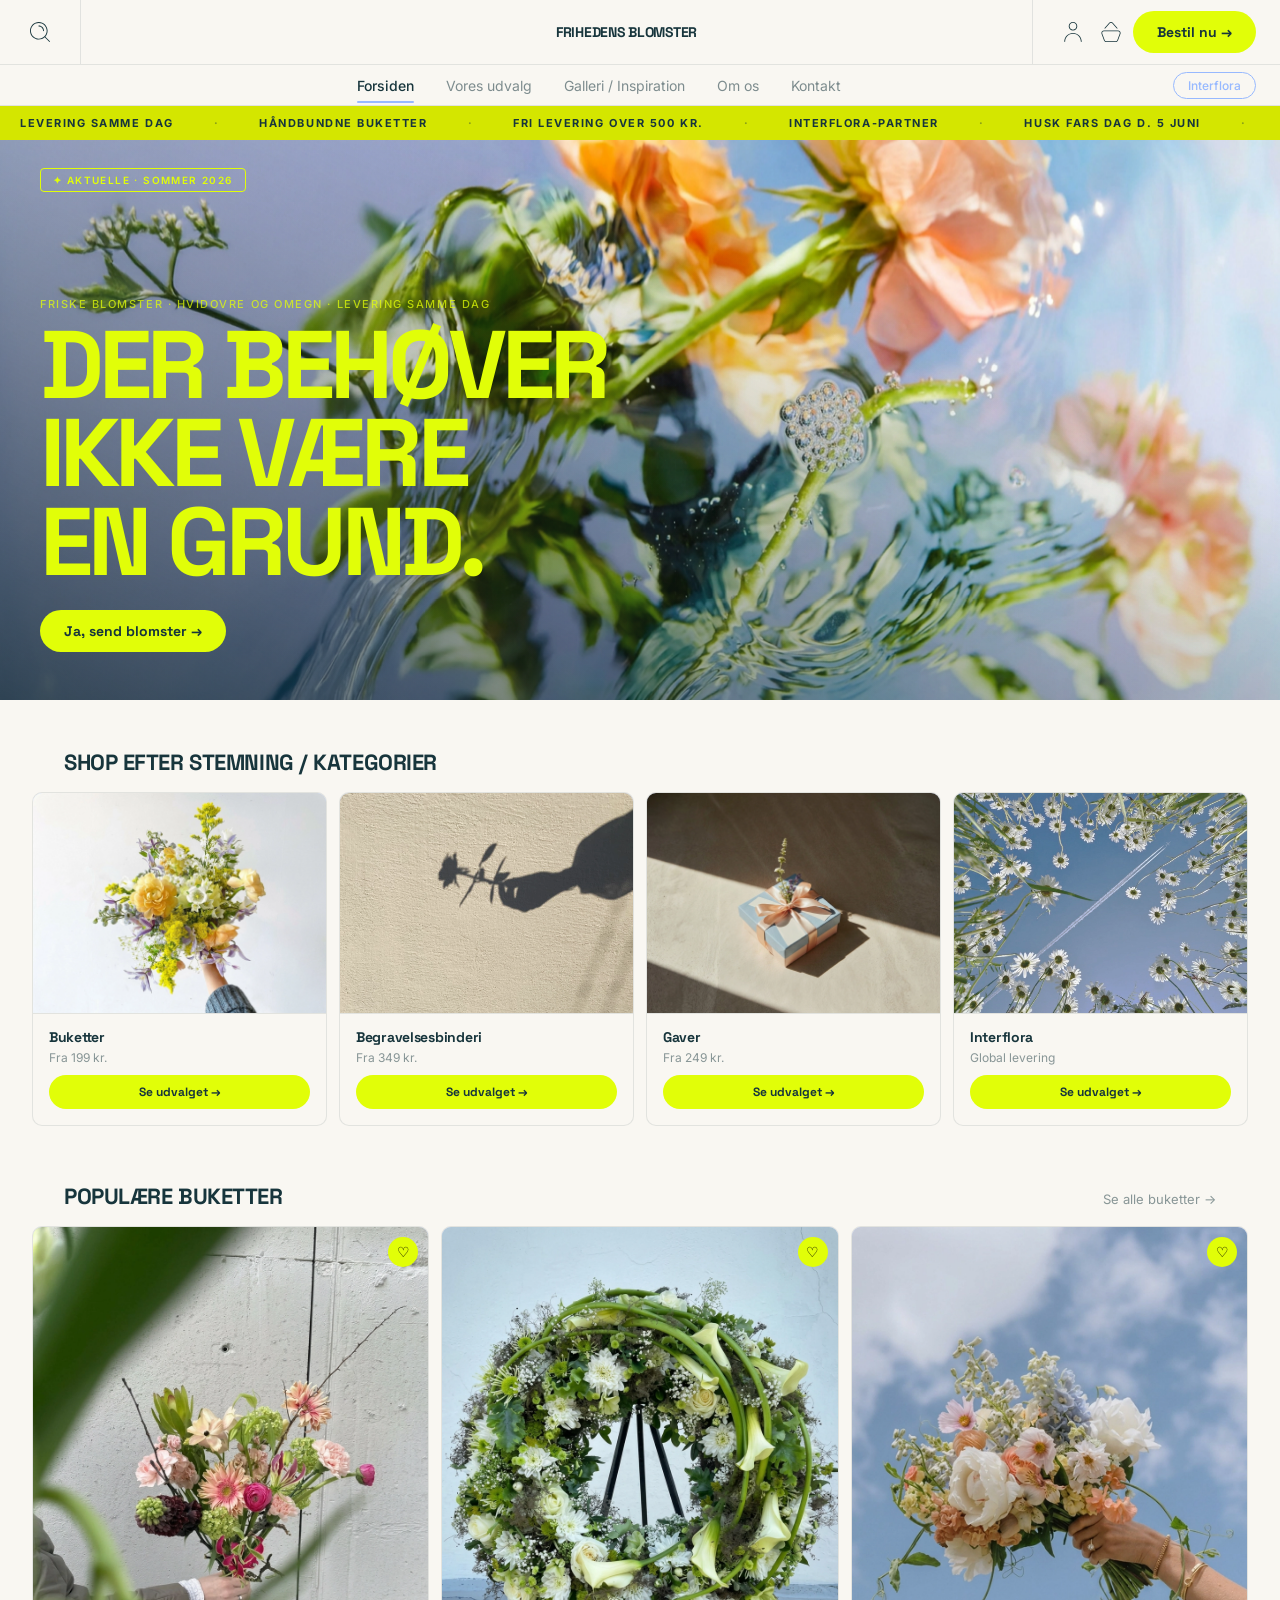
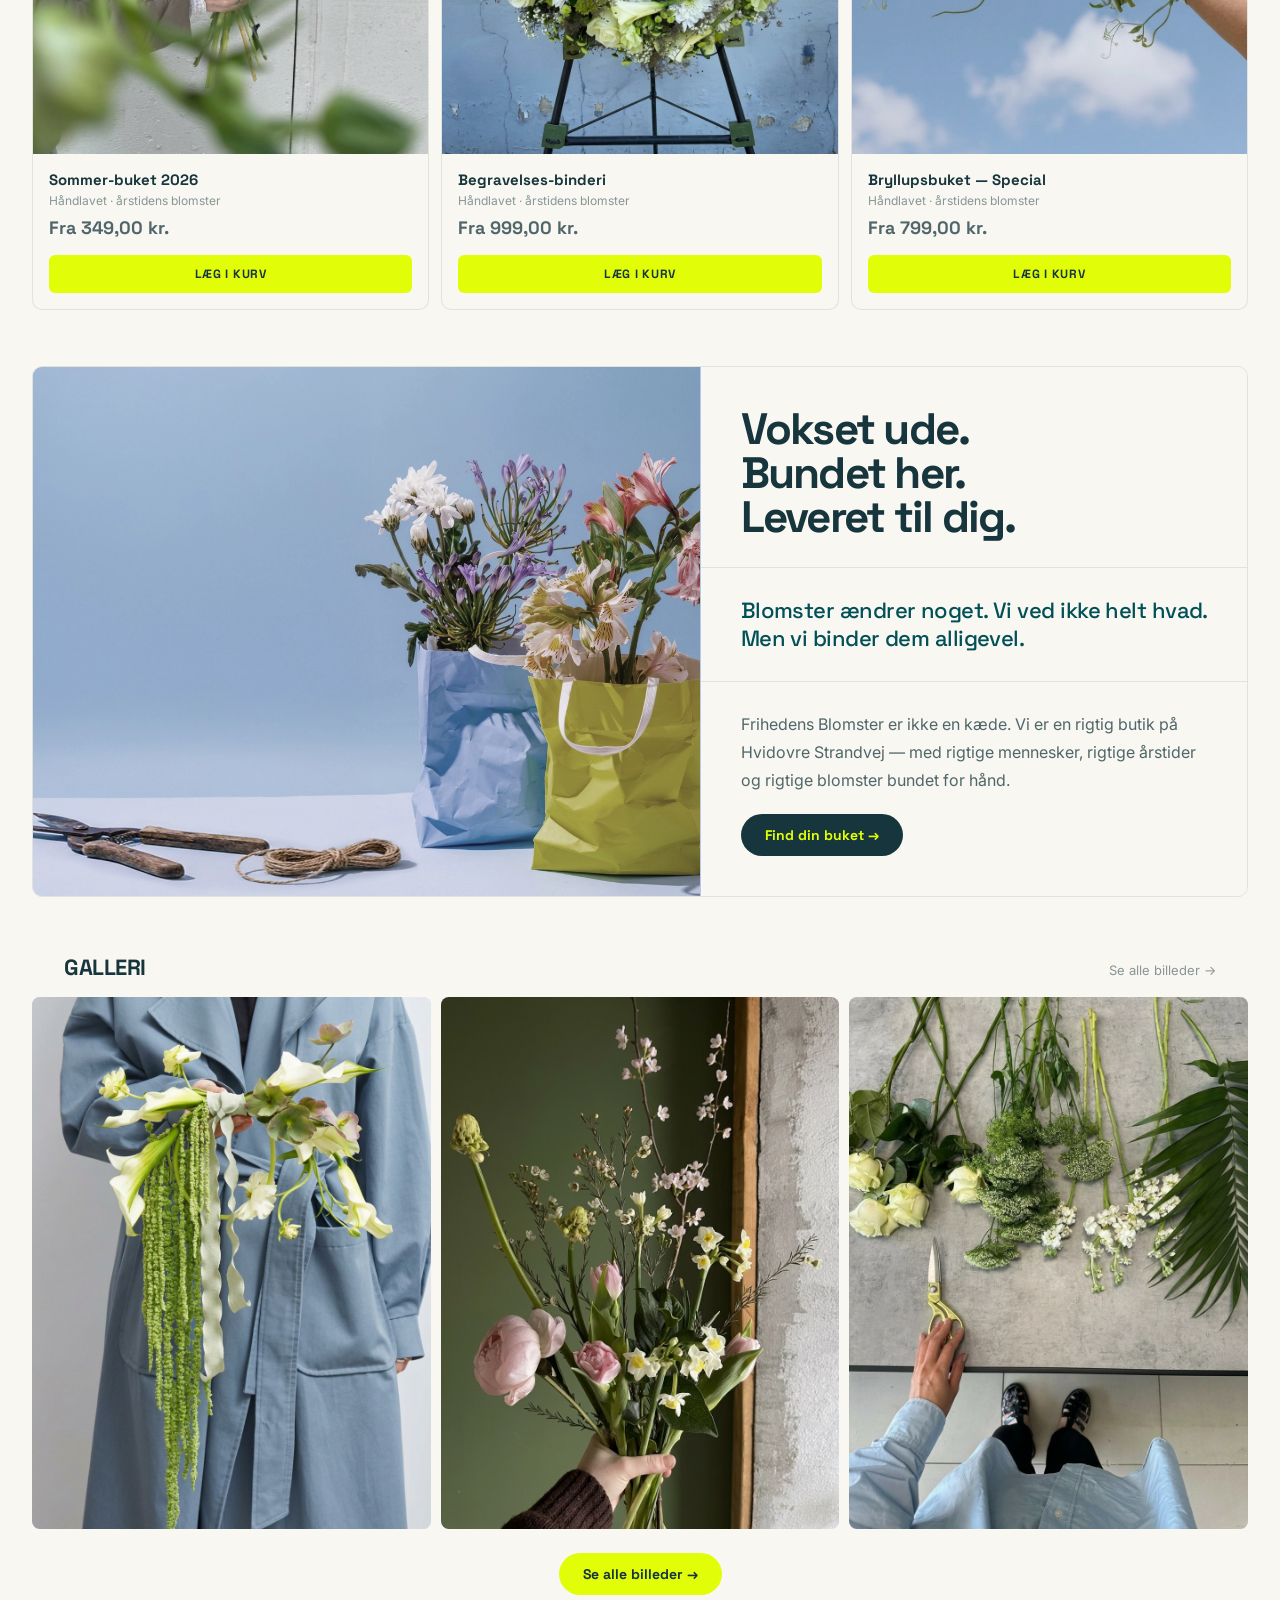
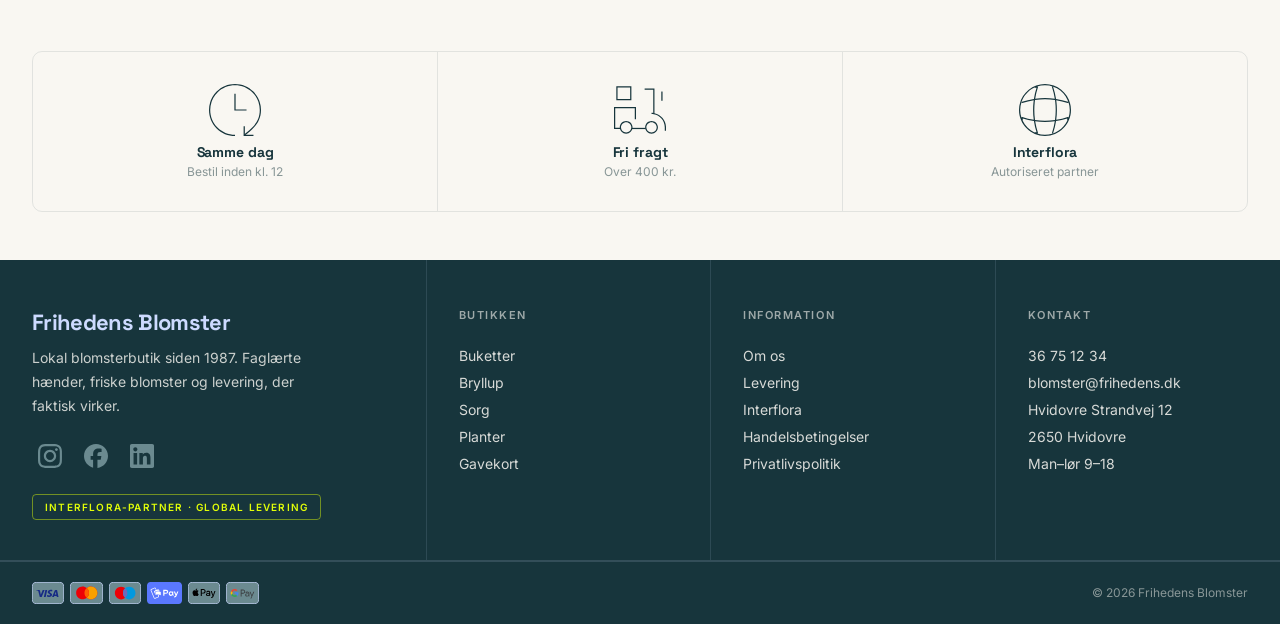
==== index.html @ d6b8987f "test" ====
<!doctype html>
<html lang="da">
  <head>
    <meta charset="UTF-8" />
    <meta name="viewport" content="width=device-width, initial-scale=1.0" />
    <meta name="robots" content="noindex" />
    <meta name="description" content="Frihedens Blomster — lokal blomsterbutik i Hvidovre. Håndlavede buketter, levering samme dag." />
    <title>Frihedens Blomster</title>

    <link rel="preconnect" href="https://fonts.googleapis.com" />
    <link rel="preconnect" href="https://fonts.gstatic.com" crossorigin />
    <link href="https://fonts.googleapis.com/css2?family=Space+Grotesk:wght@500;600;700&family=Inter:wght@400;500;600&display=swap" rel="stylesheet" />

    <link rel="stylesheet" href="styles/general.css" />
    <link rel="stylesheet" href="styles/layout.css" />
    <link rel="stylesheet" href="styles/index.css" />
  </head>
  <body>
    <!-- NAVIGATION -->
    <header>
      <nav class="site-nav">
        <div class="nav-row-1">
          <div class="nav-row-1-left">
            <button class="icon-btn" aria-label="Søg">
              <img src="images/img_index/search_icon.svg" alt="" />
            </button>
          </div>
          <a href="index.html" class="nav-logo">Frihedens Blomster</a>
          <div class="nav-row-1-right">
            <button class="icon-btn" aria-label="Min konto">
              <img src="images/img_index/profile.svg" alt="" />
            </button>
            <button class="icon-btn" aria-label="Kurv">
              <img src="images/img_index/kurv.svg" alt="" />
            </button>
            <a href="kontakt.html" class="btn-lime nav-cta">Bestil nu →</a>
            <button class="nav-hamburger" aria-label="Åbn menu"><span></span><span></span><span></span></button>
          </div>
        </div>
        <div class="nav-row-2">
          <div class="nav-row-2-inner">
            <ul class="nav-links">
              <li><a href="index.html" class="active">Forsiden</a></li>
              <li><a href="vores-udvalg.html">Vores udvalg</a></li>
              <li><a href="galleri.html">Galleri / Inspiration</a></li>
              <li><a href="om-os.html">Om os</a></li>
              <li><a href="kontakt.html">Kontakt</a></li>
            </ul>
            <a href="https://interflora.dk" target="_blank" rel="noopener" class="nav-interflora">Interflora</a>
          </div>
        </div>
      </nav>
    </header>

    <!-- MOBILE NAVIGATION OVERLAY -->
    <div class="mobile-nav">
      <button class="mobile-nav-close" aria-label="Luk menu">&times;</button>
      <ul>
        <li><a href="index.html">Forsiden</a></li>
        <li><a href="vores-udvalg.html">Vores udvalg</a></li>
        <li><a href="galleri.html">Galleri / Inspiration</a></li>
        <li><a href="om-os.html">Om os</a></li>
        <li><a href="kontakt.html">Kontakt</a></li>
      </ul>
      <a href="kontakt.html" class="btn-lime mobile-nav-cta-btn">Bestil nu →</a>
    </div>

    <!-- TICKER STRIP -->
    <div class="ticker-strip" aria-hidden="true">
      <div class="ticker-inner">
        <span>Levering samme dag</span><span class="ticker-dot"> · </span> <span>Håndbundne buketter</span><span class="ticker-dot"> · </span> <span>Fri levering over 500 kr.</span><span class="ticker-dot"> · </span> <span>Interflora-partner</span
        ><span class="ticker-dot"> · </span> <span>Husk fars dag d. 5 juni</span><span class="ticker-dot"> · </span> <span>Levering samme dag</span><span class="ticker-dot"> · </span> <span>Håndbundne buketter</span
        ><span class="ticker-dot"> · </span> <span>Fri levering over 500 kr.</span><span class="ticker-dot"> · </span> <span>Interflora-partner</span><span class="ticker-dot"> · </span> <span>Aktuelle · Sommer 2026</span
        ><span class="ticker-dot"> · </span>
      </div>
    </div>

    <!-- HERO
         .hero-film wraps the image so Ken Burns animates
         only the photo, never the overlay or text.
         inset: -2% prevents edges from showing during the drift. -->
    <section class="hero">
      <div class="hero-film">
        <img class="hero-image" src="images/img_index/Hero Section.webp" alt="Friske peach roser i vand mod lyseblå baggrund" fetchpriority="high" />
      </div>

      <div class="hero-overlay"></div>

      <p class="hero-badge">✦ Aktuelle · Sommer 2026</p>

      <div class="hero-content">
        <p class="hero-eyebrow">Friske blomster · Hvidovre og omegn · Levering samme dag</p>
        <h1 class="hero-heading">
          <span class="hero-line hero-line-1">Der behøver</span>
          <span class="hero-line hero-line-2">ikke være</span>
          <span class="hero-line hero-line-3">en grund.</span>
        </h1>
        <a href="voresudvalg.html" class="btn-lime hero-btn">Ja, send blomster →</a>
      </div>
    </section>

    <!-- CATEGORIES -->
    <section class="categories" id="kategorier">
      <div class="section-head">
        <h2>Shop efter stemning / kategorier</h2>
      </div>
      <div class="cat-grid">
        <div class="cat-card">
          <div class="cat-card-image">
            <img src="images/img_index/buketter.webp" alt="Håndlavede buketter" loading="lazy" />
          </div>
          <div class="cat-card-body">
            <p class="cat-name">Buketter</p>
            <p class="cat-description">Fra 199 kr.</p>
            <a href="#" class="cat-btn">Se udvalget →</a>
          </div>
        </div>

        <div class="cat-card">
          <div class="cat-card-image">
            <img src="images/img_index/begravelsesbinderi.webp" alt="Begravelsesbinderi" loading="lazy" />
          </div>
          <div class="cat-card-body">
            <p class="cat-name">Begravelsesbinderi</p>
            <p class="cat-description">Fra 349 kr.</p>
            <a href="#" class="cat-btn">Se udvalget →</a>
          </div>
        </div>

        <div class="cat-card">
          <div class="cat-card-image">
            <img src="images/img_index/gave.webp" alt="Blomstergaver" loading="lazy" />
          </div>
          <div class="cat-card-body">
            <p class="cat-name">Gaver</p>
            <p class="cat-description">Fra 249 kr.</p>
            <a href="#" class="cat-btn">Se udvalget →</a>
          </div>
        </div>

        <div class="cat-card">
          <div class="cat-card-image">
            <img src="images/img_index/interflora_photo.webp" alt="Interflora — global levering" loading="lazy" />
          </div>
          <div class="cat-card-body">
            <p class="cat-name">Interflora</p>
            <p class="cat-description">Global levering</p>
            <a href="https://interflora.dk" target="_blank" rel="noopener" class="cat-btn">Se udvalget →</a>
          </div>
        </div>
      </div>
    </section>

    <!-- PRODUCTS — mobile: list / desktop: card grid -->
    <section class="products">
      <div class="section-head">
        <h2>Populære buketter</h2>
        <a href="galleri.html">Se alle buketter →</a>
      </div>

      <div class="products-list">
        <div class="product-row">
          <div class="product-thumb">
            <img src="images/img_index/product_sommer.webp" alt="Sommer-buket 2026" loading="lazy" />
          </div>
          <div class="product-info">
            <p class="product-name">Sommer-buket 2026</p>
            <p class="product-price">Fra 349,00 kr.</p>
          </div>
          <a href="#" class="btn-lime">LÆS MERE</a>
        </div>
        <div class="product-row">
          <div class="product-thumb">
            <img src="images/img_index/product_begravelse.webp" alt="Begravelses-binderi" loading="lazy" />
          </div>
          <div class="product-info">
            <p class="product-name">Begravelses-binderi</p>
            <p class="product-price">Fra 998,00 kr.</p>
          </div>
          <a href="#" class="btn-lime">LÆS MERE</a>
        </div>
        <div class="product-row">
          <div class="product-thumb">
            <img src="images/img_index/product_bryllup.webp" alt="Bryllupsbuket Special" loading="lazy" />
          </div>
          <div class="product-info">
            <p class="product-name">Bryllupsbuket — Special</p>
            <p class="product-price">Fra 799,00 kr.</p>
          </div>
          <a href="#" class="btn-lime">LÆS MERE</a>
        </div>
      </div>

      <div class="products-grid">
        <article class="product-card">
          <div class="product-card-photo">
            <img src="images/img_index/product_sommer.webp" alt="Sommer-buket 2026" loading="lazy" />
            <button class="product-wish" aria-label="Tilføj til ønskeliste">♡</button>
          </div>
          <div class="product-card-body">
            <p class="product-card-name">Sommer-buket 2026</p>
            <p class="product-card-cat">Håndlavet · årstidens blomster</p>
            <p class="product-card-price">Fra 349,00 kr.</p>
            <a href="#" class="product-card-btn">LÆG I KURV</a>
          </div>
        </article>
        <article class="product-card">
          <div class="product-card-photo">
            <img src="images/img_index/product_begravelse.webp" alt="Begravelses-binderi" loading="lazy" />
            <button class="product-wish" aria-label="Tilføj til ønskeliste">♡</button>
          </div>
          <div class="product-card-body">
            <p class="product-card-name">Begravelses-binderi</p>
            <p class="product-card-cat">Håndlavet · årstidens blomster</p>
            <p class="product-card-price">Fra 999,00 kr.</p>
            <a href="#" class="product-card-btn">LÆG I KURV</a>
          </div>
        </article>
        <article class="product-card">
          <div class="product-card-photo">
            <img src="images/img_index/product_bryllup.webp" alt="Bryllupsbuket Special" loading="lazy" />
            <button class="product-wish" aria-label="Tilføj til ønskeliste">♡</button>
          </div>
          <div class="product-card-body">
            <p class="product-card-name">Bryllupsbuket — Special</p>
            <p class="product-card-cat">Håndlavet · årstidens blomster</p>
            <p class="product-card-price">Fra 799,00 kr.</p>
            <a href="#" class="product-card-btn">LÆG I KURV</a>
          </div>
        </article>
      </div>
    </section>

    <!-- ILLUSTRATION BLOCK -->
    <section class="illo-block">
      <div class="illo-image">
        <img src="images/img_index/poser_med_blomster.webp" alt="Blomster i blå og limegrøn taske mod lyseblå baggrund" loading="lazy" />
      </div>
      <div class="illo-text">
        <div class="illo-cell illo-cell--heading">
          <h2 class="illo-heading">
            Vokset ude.<br />
            Bundet her.<br />
            Leveret til dig.
          </h2>
        </div>
        <div class="illo-cell illo-cell--sub">
          <p class="illo-subheading">Blomster ændrer noget. Vi ved ikke helt hvad. Men vi binder dem alligevel.</p>
        </div>
        <div class="illo-cell illo-cell--body">
          <p class="illo-body">Frihedens Blomster er ikke en kæde. Vi er en rigtig butik på Hvidovre Strandvej — med rigtige mennesker, rigtige årstider og rigtige blomster bundet for hånd.</p>
          <a href="kontakt.html" class="btn-dark">Find din buket →</a>
        </div>
      </div>
    </section>

    <!-- GALLERY PREVIEW
         Mobile: 2-col equal squares
         Desktop: asymmetric masonry (tall · wide · two squares) -->
    <section class="gallery-home">
      <div class="section-head">
        <h2>Galleri</h2>
        <a href="galleri.html">Se alle billeder →</a>
      </div>

      <div class="gallery-grid">
        <!-- Cell 1: portrait (tall on desktop, spans both rows) -->
        <div class="gallery-cell">
          <img src="images/img_index/personen_med_blomster.webp" alt="Person løfter en frodig buket mod lyseblå himmel" loading="lazy" />
          <div class="gallery-label"><span>Årets buket</span></div>
        </div>

        <!-- Cell 2: landscape (wide on desktop, top-right) -->
        <div class="gallery-cell">
          <img src="images/img_index/bukket med blomster.webp" alt="Buket med blomster" loading="lazy" />
          <div class="gallery-label"><span>Bare til dig</span></div>
        </div>

        <!-- Cell 3: square (bottom-right on desktop) -->
        <div class="gallery-cell">
          <img src="images/img_index/blomsterbinder_med_blomster.webp" alt="Florist binder blomster for hånd" loading="lazy" />
          <div class="gallery-label"><span>Bundet for hånd</span></div>
        </div>
      </div>

      <div class="gallery-cta">
        <a href="404.html" class="btn-lime">Se alle billeder →</a>
      </div>
    </section>

    <!-- USP ROW -->
    <section class="usp-row" aria-label="Vores løfter">
      <div class="usp-cell">
        <div class="usp-icon"><img src="images/img_index/samme_dag_icon.svg" alt="" /></div>
        <p class="usp-label">Samme dag</p>
        <p class="usp-sublabel">Bestil inden kl. 12</p>
      </div>
      <div class="usp-cell">
        <div class="usp-icon"><img src="images/img_index/fri_fragt_icon.svg" alt="" /></div>
        <p class="usp-label">Fri fragt</p>
        <p class="usp-sublabel">Over 400 kr.</p>
      </div>
      <div class="usp-cell">
        <div class="usp-icon"><img src="images/img_index/globe_icon.svg" alt="" /></div>
        <p class="usp-label">Interflora</p>
        <p class="usp-sublabel">Autoriseret partner</p>
      </div>
    </section>

    <!-- FOOTER -->
    <footer class="site-footer">
      <div class="footer-grid">
        <div class="footer-brand">
          <p class="footer-logo">Frihedens Blomster</p>
          <p class="footer-tagline">Lokal blomsterbutik siden 1987. Faglærte hænder, friske blomster og levering, der faktisk virker.</p>
          <div class="footer-social">
            <a href="#" aria-label="Instagram"><img src="images/img_index/instagram_icon.svg" alt="Instagram" /></a>
            <a href="#" aria-label="Facebook"><img src="images/img_index/fb_icon.svg" alt="Facebook" /></a>
            <a href="#" aria-label="LinkedIn"><img src="images/img_index/linkedin_icon.svg" alt="LinkedIn" /></a>
          </div>
          <span class="footer-badge">Interflora-partner · Global levering</span>
        </div>

        <div class="footer-col">
          <button class="footer-col-btn"><span>Butikken</span><span class="arrow">+</span></button>
          <div class="footer-col-links">
            <ul>
              <li><a href="#">Buketter</a></li>
              <li><a href="#">Bryllup</a></li>
              <li><a href="#">Sorg</a></li>
              <li><a href="#">Planter</a></li>
              <li><a href="#">Gavekort</a></li>
            </ul>
          </div>
        </div>

        <div class="footer-col">
          <button class="footer-col-btn"><span>Information</span><span class="arrow">+</span></button>
          <div class="footer-col-links">
            <ul>
              <li><a href="om-os.html">Om os</a></li>
              <li><a href="#">Levering</a></li>
              <li><a href="https://interflora.dk" target="_blank" rel="noopener">Interflora</a></li>
              <li><a href="#">Handelsbetingelser</a></li>
              <li><a href="#">Privatlivspolitik</a></li>
            </ul>
          </div>
        </div>

        <div class="footer-col">
          <button class="footer-col-btn"><span>Kontakt</span><span class="arrow">+</span></button>
          <div class="footer-col-links">
            <ul>
              <li><a href="tel:+4536751234">36 75 12 34</a></li>
              <li><a href="mailto:blomster@frihedens.dk">blomster@frihedens.dk</a></li>
              <li><a href="#">Hvidovre Strandvej 12</a></li>
              <li><a href="#">2650 Hvidovre</a></li>
              <li><a href="#">Man–lør 9–18</a></li>
            </ul>
          </div>
        </div>
      </div>

      <div class="footer-bottom">
        <ul class="footer-payment" aria-label="Betalingsmetoder">
          <li><img src="images/img_index/visa_icon.svg" alt="Visa" /></li>
          <li><img src="images/img_index/mastercard_icon.svg" alt="Mastercard" /></li>
          <li><img src="images/img_index/maestro_icon.svg" alt="Maestro" /></li>
          <li><img src="images/img_index/mobilepay_icon.svg" alt="MobilePay" /></li>
          <li><img src="images/img_index/applepay_icon.svg" alt="Apple Pay" /></li>
          <li><img src="images/img_index/googlepay_icon.svg" alt="Google Pay" /></li>
        </ul>
        <p class="footer-copyright">© 2026 Frihedens Blomster</p>
      </div>
    </footer>

    <!-- STICKY MOBILE CTA -->
    <div class="sticky-cta">
      <a href="#kategorier">Vis alle buketter →</a>
    </div>

    <script src="javascript/main.js"></script>
  </body>
</html>
---- styles/general.css ----
/* 
   GENERAL.CSS
   Variables · Reset · Shared styles · Buttons
   */
/* --- Colours and font variables --- */

@font-face {
  font-family: "inter";
  src: url(../fonts/Inter-VariableFont_opsz\,wght.woff) format("woff");
}

@font-face {
  font-family: "spacegrotesk";
  src: url(../fonts/SpaceGrotesk-VariableFont_wght.woff) format("woff");
}

:root {
  --color-dark: #17353c; /* main dark green */
  --color-teal: #005056; /* darker teal for hover */
  --color-lime: #e1fe08; /* lime / accent */
  --color-blue: #97b9ff; /* periwinkle — active underline, Interflora btn */
  --color-blue-pale: rgba(205, 218, 255, 100); /* pale blue for category icon circles */
  --color-cream: #f9f7f2; /* page background */
  --color-text: rgba(23, 53, 60, 0.75);
  --color-text-muted: rgba(23, 53, 60, 0.5);
  --color-border: rgba(23, 53, 60, 0.1);
  --color-on-dark: rgba(249, 247, 242, 0.75);
  --color-strip-green: rgba(212, 230, 0); /* page background */
}

/* --- Header --- */
.nav-logo {
  padding-left: 140px;
}

/* --- Bestil nu knap ---*/
.nav-cta.btn-lime {
  transition: all 0.2s ease;
}

.nav-cta.btn-lime:hover {
  background: #c7ef00;
  transform: scale(1.02);
}

/* --- Reset --- */
* {
  box-sizing: border-box;
  margin: 0;
  padding: 0;
}

html {
  scroll-behavior: smooth;
}

img {
  display: block;
  max-width: 100%;
}

ul {
  list-style: none;
}

a {
  text-decoration: none;
  color: inherit;
}

/* --- Base body --- */
body {
  font-family: "Inter", sans-serif;
  background-color: var(--color-cream);
  color: var(--color-dark);
  overflow-x: hidden;
}

/* --- Buttons --- */

/* Lime pill button */
.btn-lime {
  display: inline-block;
  background-color: var(--color-lime);
  color: var(--color-dark);
  font-family: "Space Grotesk", sans-serif;
  font-size: 14px;
  font-weight: 700;
  padding: 12px 24px;
  border-radius: 100px;
  cursor: pointer;
  border: none;
  transition: opacity 0.2s;
}

.btn-lime:hover {
  opacity: 0.85;
}

/* Dark pill button */
.btn-dark {
  display: inline-block;
  background-color: var(--color-dark);
  color: var(--color-lime);
  font-family: "Space Grotesk", sans-serif;
  font-size: 14px;
  font-weight: 700;
  padding: 12px 24px;
  border-radius: 100px;
  cursor: pointer;
  border: none;
  transition: background-color 0.2s;
}

.btn-dark:hover {
  background-color: var(--color-teal);
}

/* Ghost outline button */
.btn-ghost {
  display: inline-block;
  background-color: transparent;
  color: var(--color-dark);
  font-family: "Space Grotesk", sans-serif;
  font-size: 14px;
  font-weight: 700;
  padding: 11px 22px;
  border-radius: 100px;
  border: 1.5px solid var(--color-dark);
  transition:
    background-color 0.2s,
    color 0.2s;
}

.btn-ghost:hover {
  background-color: var(--color-dark);
  color: var(--color-lime);
}

/* --- Ticker animation --- */
@keyframes ticker-scroll {
  from {
    transform: translateX(0);
  }
  to {
    transform: translateX(-50%);
  }
}
---- styles/layout.css ----
/* LAYOUT.CSS
   Navigation · Ticker · Footer · Mobile nav */

/* NAVIGATION
   Row 1 — [search | border] LOGO [border | icons + CTA]
   Row 2 — page links centred + Interflora pill on right */

.site-nav {
  position: sticky;
  top: 0;
  z-index: 100;
  background-color: var(--color-cream);
  border-bottom: 1px solid var(--color-border);
}

/* --- Row 1 --- */
.nav-row-1 {
  display: flex;
  align-items: stretch; /* children fill the full row height */
  height: 56px;
}

/* Left section — search icon, has a right border as divider */
.nav-row-1-left {
  display: flex;
  align-items: center;
  padding: 0 16px;
  border-right: 1px solid var(--color-border);
}

.nav-row-1-left .icon-btn {
  background: none;
  border: none;
  cursor: pointer;
  padding: 6px;
  display: flex;
  align-items: center;
}

.nav-row-1-left .icon-btn img {
  width: 20px;
  height: 20px;
}

/* Logo fills remaining space, centred */
.nav-logo {
  flex: 1;
  display: flex;
  align-items: center;
  justify-content: center;
  font-family: "Space Grotesk", sans-serif;
  font-size: 14px;
  font-weight: 700;
  letter-spacing: -0.02em;
  color: var(--color-dark);
  text-transform: uppercase;
}

/* Right section — icons + CTA, has a left border as divider */
.nav-row-1-right {
  display: flex;
  align-items: center;
  gap: 6px;
  padding: 0 16px;
  border-left: 1px solid var(--color-border);
}

.nav-row-1-right .icon-btn {
  background: none;
  border: none;
  cursor: pointer;
  padding: 6px;
  display: flex;
  align-items: center;
}

.nav-row-1-right .icon-btn img {
  width: 20px;
  height: 20px;
}

/* "Bestil nu" CTA — hidden on mobile */
.nav-cta {
  display: none;
}

/* Hamburger — shown on mobile */
.nav-hamburger {
  background: none;
  border: none;
  cursor: pointer;
  padding: 6px;
  display: flex;
  flex-direction: column;
  gap: 5px;
}

.nav-hamburger span {
  display: block;
  width: 20px;
  height: 1.5px;
  background-color: var(--color-dark);
  border-radius: 2px;
}

/* --- Row 2: page links (hidden on mobile) --- */
.nav-row-2 {
  display: none;
  border-top: 1px solid var(--color-border);
}

/* Row 2 inner: flex so links stay centred and Interflora is pushed right */
.nav-row-2-inner {
  display: flex;
  align-items: center;
  height: 40px;
  padding: 0 16px;
}

/* Page links list — takes up all remaining space and centres itself */
.nav-links {
  flex: 1;
  display: flex;
  justify-content: center;
  align-items: center;
  gap: 4px;
}

/* Individual nav link */
.nav-links li a {
  font-family: "Inter", sans-serif;
  font-size: 13px;
  color: rgba(23, 53, 60, 0.55);
  padding: 6px 12px;
  /* position: relative so we can place the underline pseudo-element */
  position: relative;
  transition: color 0.15s;
}

/* Hover: just darken the text — no lime, no background */
.nav-links li a:hover {
  color: var(--color-dark);
}

/* Active page: periwinkle 2px underline */
.nav-links li a.active {
  color: var(--color-dark);
  font-weight: 500;
}

.nav-links li a.active::after {
  content: "";
  position: absolute;
  bottom: -2px;
  left: 12px;
  right: 12px;
  height: 2px;
  background-color: var(--color-blue);
  border-radius: 1px;
}

/* Interflora pill */
.nav-interflora {
  font-family: "Inter", sans-serif;
  font-size: 12px;
  font-weight: 500;
  color: var(--color-blue);
  border: 1px solid var(--color-blue);
  padding: 5px 14px;
  border-radius: 100px;
  white-space: nowrap;
  transition:
    background-color 0.15s,
    color 0.15s;
}

.nav-interflora:hover {
  background-color: var(--color-blue);
  color: var(--color-dark);
}

/* MOBILE NAVIGATION OVERLAY */
.mobile-nav {
  display: none; /* shown when .is-open is added by JS */
  position: fixed;
  inset: 0; /* shorthand for top/right/bottom/left: 0 */
  background-color: var(--color-dark);
  z-index: 200;
  flex-direction: column;
  padding: 28px 24px 48px;
}

.mobile-nav.is-open {
  display: flex;
}

.mobile-nav-close {
  align-self: flex-end;
  background: none;
  border: none;
  font-size: 28px;
  color: rgba(249, 247, 242, 0.6);
  cursor: pointer;
  margin-bottom: 40px;
}

.mobile-nav ul li {
  border-bottom: 1px solid rgba(205, 218, 255, 0.07);
}

.mobile-nav ul li a {
  display: block;
  font-family: "Space Grotesk", sans-serif;
  font-size: 30px;
  font-weight: 700;
  color: var(--color-cream);
  padding: 14px 0;
  letter-spacing: -0.04em;
}

.mobile-nav-cta-btn {
  margin-top: 32px;
  align-self: flex-start;
}

/* TICKER STRIP
   Lime background, scrolling text */
.ticker-strip {
  overflow: hidden;
  background-color: var(--color-strip-green);
  padding: 10px 0;
}

.ticker-inner {
  display: flex;
  width: max-content; /* as wide as all items combined */
  animation: ticker-scroll 24s linear infinite;
}

.ticker-inner span {
  font-family: "Inter", sans-serif;
  font-size: 11px;
  font-weight: 700;
  letter-spacing: 0.14em;
  text-transform: uppercase;
  color: var(--color-dark);
  padding: 0 20px;
  white-space: nowrap;
}

.ticker-inner .ticker-dot {
  color: rgba(23, 53, 60, 0.4);
}

/* SECTION HEADING ROW
   Used above categories, products, gallery */
.section-head {
  display: flex;
  align-items: baseline;
  justify-content: space-between;
  gap: 12px;
  padding: 0 16px;
  margin-bottom: 16px;
}

.section-head h2 {
  font-family: "Space Grotesk", sans-serif;
  font-size: 18px;
  font-weight: 700;
  letter-spacing: -0.02em;
  text-transform: uppercase;
  color: var(--color-dark);
}

.section-head a {
  font-family: "Inter", sans-serif;
  font-size: 13px;
  color: var(--color-text-muted);
  white-space: nowrap;
  flex-shrink: 0;
}

.section-head a:hover {
  color: var(--color-dark);
}

/* FOOTER */
.site-footer {
  background-color: var(--color-dark);
  color: var(--color-cream);
  margin-top: 48px;
  /* bottom padding so sticky CTA doesn't cover content on mobile */
  padding-bottom: 64px;
}

/* Brand block at the top of footer */
.footer-brand {
  padding: 40px 24px 32px;
  border-bottom: 1px solid rgba(205, 218, 255, 0.12);
}

.footer-logo {
  font-family: "Space Grotesk", sans-serif;
  font-size: 22px;
  font-weight: 700;
  letter-spacing: -0.03em;
  /* Full cream — maximum contrast, this is the brand name */
  color: rgba(205, 218, 255, 100);
  margin-bottom: 10px;
}

.footer-tagline {
  font-family: "Inter", sans-serif;
  font-size: 14px;
  line-height: 1.7;
  /* 80% opacity — clearly readable body text on dark bg */
  color: rgba(249, 247, 242, 0.8);
  margin-bottom: 20px;
  max-width: 300px;
}

/* Social icon links */
.footer-social {
  display: flex;
  gap: 10px;
  margin-bottom: 20px;
}

.footer-social a {
  display: flex;
  align-items: center;
  justify-content: center;
  width: 36px;
  height: 36px;
}

.footer-social a img {
  width: 24px;
  height: 24px;
}

/* Interflora badge */
.footer-badge {
  display: inline-block;
  border: 1px solid rgba(225, 254, 8, 0.45);
  color: var(--color-lime);
  font-family: "Inter", sans-serif;
  font-size: 10px;
  font-weight: 600;
  letter-spacing: 0.12em;
  text-transform: uppercase;
  padding: 6px 12px;
  border-radius: 4px;
}

/* Accordion link columns */
.footer-col {
  border-bottom: 1px solid rgba(205, 218, 255, 0.1);
}

/* The clickable heading that toggles the column open/closed */
.footer-col-btn {
  width: 100%;
  background: none;
  border: none;
  cursor: pointer;
  display: flex;
  justify-content: space-between;
  align-items: center;
  padding: 16px 24px;
  /*
    Column headers
  */
  color: rgba(249, 247, 242, 0.6);
  font-family: "Inter", sans-serif;
  font-size: 11px;
  font-weight: 600;
  letter-spacing: 0.14em;
  text-transform: uppercase;
}

.footer-col-btn .arrow {
  font-size: 20px;
  font-weight: 300;
  color: rgba(249, 247, 242, 0.45);
  transition: transform 0.2s;
  line-height: 1;
}

/* When open, rotate + to form × */
.footer-col.is-open .arrow {
  transform: rotate(45deg);
}

/* Link list — hidden by default on mobile */
.footer-col-links {
  display: none;
  padding: 4px 24px 20px;
}

/* Show links when column is open */
.footer-col.is-open .footer-col-links {
  display: block;
}

.footer-col-links li a {
  display: block;
  font-family: "Inter", sans-serif;
  font-size: 14px;
  /*
    Links: 85% opacity gives ~6.5:1 contrast — well above WCAG AA (4.5:1).
    Clear, readable, standard for footer links on dark backgrounds.
  */
  color: rgba(249, 247, 242, 0.85);
  padding: 7px 0;
  border-bottom: 1px solid rgba(205, 218, 255, 0.06);
}

.footer-col-links li:last-child a {
  border-bottom: none;
}

.footer-col-links li a:hover {
  color: var(--color-cream);
}

/* Bottom bar: payment (left) + copyright (right) */
.footer-bottom {
  padding: 20px 24px;
  /* More visible separator line */
  border-top: 1px solid rgba(205, 218, 255, 0.15);
}

.footer-copyright {
  font-family: "Inter", sans-serif;
  font-size: 12px;
  color: rgba(249, 247, 242, 0.5);
  margin-bottom: 16px; /* mobile: stack below payment */
}

/* Payment method list — ul because it is a list of items */
.footer-payment {
  display: flex;
  flex-wrap: wrap;
  gap: 6px;
}

.footer-payment li img {
  height: 22px;
  width: auto;
  display: block;
}

/* STICKY MOBILE CTA
   Fixed bar at the bottom — hidden on desktop */
.sticky-cta {
  position: fixed;
  bottom: 0;
  left: 0;
  right: 0;
  z-index: 90;
  background-color: var(--color-lime);
  text-align: center;
}

.sticky-cta a {
  display: block;
  font-family: "Space Grotesk", sans-serif;
  font-size: 15px;
  font-weight: 700;
  color: var(--color-dark);
  padding: 15px;
}

/* DESKTOP STYLES  (min-width: 768px) */
@media (min-width: 768px) {
  /* Nav row 1 */
  .nav-row-1 {
    height: 64px;
  }

  .nav-row-1-left {
    padding: 0 24px;
  }

  .nav-row-1-right {
    padding: 0 24px;
  }

  .nav-hamburger {
    display: none;
  }

  .nav-cta {
    display: inline-block;
  }

  /* Nav row 2 */
  .nav-row-2 {
    display: block;
  }

  .nav-row-2-inner {
    padding: 0 24px;
  }

  .nav-links li a {
    font-size: 14px;
    padding: 7px 14px;
  }

  /* Keep the active underline aligned with the new padding */
  .nav-links li a.active::after {
    left: 14px;
    right: 14px;
  }

  /* Section headings */
  .section-head {
    padding: 0 32px;
  }

  .section-head h2 {
    font-size: 22px;
  }

  /* Footer — side by side layout */
  .site-footer {
    padding-bottom: 0;
  }

  .footer-grid {
    display: grid;
    grid-template-columns: 1.5fr 1fr 1fr 1fr;
    border-bottom: 1px solid rgba(205, 218, 255, 0.15);
  }

  .footer-brand {
    border-bottom: none;
    border-right: 1px solid rgba(205, 218, 255, 0.12);
    padding: 48px 32px 40px;
  }

  .footer-col {
    border-bottom: none;
    border-right: 1px solid rgba(205, 218, 255, 0.12);
    padding-top: 48px;
    padding-bottom: 40px;
  }

  .footer-col:last-child {
    border-right: none;
  }

  /* On desktop, headings are not clickable — always expanded */
  .footer-col-btn {
    pointer-events: none;
    padding: 0 32px 20px;
  }

  .footer-col-btn .arrow {
    display: none;
  }

  .footer-col-links {
    display: block; /* always visible on desktop */
    padding: 0 32px 0;
  }

  .footer-col-links li a {
    border-bottom: none;
    padding: 5px 0;
    font-size: 14px;
  }

  .footer-bottom {
    display: flex;
    align-items: center;
    justify-content: space-between;
    padding: 20px 32px;
  }

  .footer-copyright {
    margin-bottom: 0;
  }

  /* Hide sticky CTA on desktop */
  .sticky-cta {
    display: none;
  }
}
---- styles/index.css ----
/* INDEX.CSS */

/* 
   HERO SECTION
 */
.hero {
  position: relative;
  width: 100%;
  aspect-ratio: 4 / 3;
  min-height: 300px;
  overflow: hidden;
  background-color: #7fa8b0;
}

/* Ken Burns wrapper — sits between .hero and the img.
   inset: -2% gives a tiny bleed so the slow drift never
   reveals a hard edge at any viewport width.
   transform-origin: 55% 45% drifts from slightly right-of-centre. */
.hero-film {
  position: absolute;
  inset: -2%;
  animation: kenBurns 16s cubic-bezier(0.25, 0.1, 0.25, 1) forwards;
  transform-origin: 55% 45%;
}

@keyframes kenBurns {
  from {
    transform: scale(1.08) translateX(0);
  }
  40% {
    transform: scale(1.05) translateX(-0.5%);
  }
  to {
    transform: scale(1) translateX(-1.5%);
  }
}

.hero-image {
  position: absolute;
  inset: 0;
  width: 100%;
  height: 100%;
  object-fit: cover;
  object-position: center;
}

/* Shared fade-up — used by eyebrow, heading lines and CTA button */
@keyframes fadeUp {
  from {
    opacity: 0;
    transform: translateY(14px);
  }
  to {
    opacity: 1;
    transform: translateY(0);
  }
}

.hero-overlay {
  position: absolute;
  top: 0;
  left: 0;
  width: 100%;
  height: 100%;
  background: linear-gradient(to top right, rgba(10, 30, 34, 0.7) 0%, rgba(10, 30, 34, 0.2) 50%, transparent 70%);
}

/* Season badge — anchored to the top-left of .hero
   Works because .hero has position: relative
   and .hero-badge is a direct child of .hero */
.hero-badge {
  position: absolute;
  top: 20px;
  left: 20px;
  z-index: 2;
  display: inline-flex;
  align-items: center;
  gap: 6px;
  font-family: "Inter", sans-serif;
  font-size: 10px;
  font-weight: 600;
  letter-spacing: 0.14em;
  text-transform: uppercase;
  color: var(--color-lime);
  border: 1px solid var(--color-lime);
  padding: 5px 12px;
  border-radius: 4px;
}

/* Eyebrow, heading and CTA — anchored to the bottom-left */
.hero-content {
  position: absolute;
  bottom: 24px;
  left: 20px;
  z-index: 2;
}

.hero-eyebrow {
  font-family: "Inter", sans-serif;
  font-size: 11px;
  font-weight: 500;
  letter-spacing: 0.14em;
  text-transform: uppercase;
  color: rgba(225, 254, 8, 0.75);
  margin-bottom: 10px;
  animation: fadeUp 0.9s ease-out 0.2s both;
}

.hero-heading {
  font-family: "Space Grotesk", sans-serif;
  font-size: clamp(36px, 9vw, 96px);
  font-weight: 700;
  letter-spacing: -0.05em;
  line-height: 0.92;
  color: var(--color-lime);
  text-transform: uppercase;
  margin-bottom: 24px;
  display: flex;
  flex-direction: column;
}

/* Each heading line staggers in using a CSS custom property.
   One animation declaration covers all three. */
.hero-line {
  display: block;
  --delay: 0s;
  animation: fadeUp 0.8s ease-out var(--delay) both;
}
.hero-line-1 {
  --delay: 0.45s;
}
.hero-line-2 {
  --delay: 0.75s;
}
.hero-line-3 {
  --delay: 1.05s;
}

/* CTA fades in last, after the headline is complete */
.btn-lime.hero-btn {
  animation: fadeUp 0.8s ease-out 1.4s both;
  transition:
    transform 0.15s,
    box-shadow 0.15s;
}

.btn-lime.hero-btn:hover {
  transform: translateY(-2px);
  box-shadow: 0 6px 20px rgba(225, 254, 8, 0.3);
}

/* 
   CATEGORIES SECTION
   Card = top image area (icon centred) + bottom text area
 */
.categories {
  padding: 36px 16px 0;
}

.cat-grid {
  display: grid;
  grid-template-columns: 1fr 1fr;
  gap: 8px;
}

.cat-card {
  background-color: var(--color-cream);
  border: 1px solid var(--color-border);
  border-radius: 10px;
  overflow: hidden;
  display: flex;
  flex-direction: column;
}

.cat-card-image {
  /* Photo container — 4:3 landscape aspect ratio.
     position: relative so the img can be absolute inside.
     overflow: hidden clips the photo to the card edge.
     flex: none — the aspect-ratio property controls height,
     not flex-grow as before. */
  position: relative;
  aspect-ratio: 4 / 3;
  overflow: hidden;
  background-color: var(--color-blue-pale); /* fallback while loading */
}

/* Photo fills the container completely.
   inset: 0 stretches to all four edges.
   object-fit: cover fills without distortion — crops if needed.
   transition enables the hover zoom below. */
.cat-card-image img {
  position: absolute;
  inset: 0;
  width: 100%;
  height: 100%;
  object-fit: cover;
  object-position: center;
  transition: transform 0.5s ease;
}

/* Subtle zoom on hover — consistent with product cards */
.cat-card:hover .cat-card-image img {
  transform: scale(1.04);
}

.cat-card-body {
  padding: 14px 16px 16px;
  border-top: 1px solid var(--color-border);
  display: flex;
  flex-direction: column;
  gap: 4px;
}

.cat-name {
  font-family: "Space Grotesk", sans-serif;
  font-size: 14px;
  font-weight: 700;
  letter-spacing: -0.02em;
  color: var(--color-dark);
}

.cat-description {
  font-family: "Inter", sans-serif;
  font-size: 12px;
  color: var(--color-text-muted);
  margin-bottom: 6px;
}

.cat-btn {
  display: block;
  background-color: var(--color-lime);
  color: var(--color-dark);
  font-family: "Space Grotesk", sans-serif;
  font-size: 12px;
  font-weight: 700;
  padding: 9px 16px;
  border-radius: 100px;
  text-align: center;
  transition: opacity 0.2s;
}

.cat-btn:hover {
  opacity: 0.85;
}

/* -----------------------------------------------
   PRODUCTS SECTION
----------------------------------------------- */
.products {
  padding: 40px 16px 0;
}

/* Mobile: list rows */
.products-list {
  border-top: 1px solid var(--color-border);
}

.product-row {
  display: flex;
  align-items: center;
  gap: 14px;
  padding: 14px 0;
  border-bottom: 1px solid var(--color-border);
}

.product-thumb {
  position: relative;
  width: 72px;
  height: 72px;
  border-radius: 8px;
  overflow: hidden;
  flex-shrink: 0;
  background-color: var(--color-blue-pale);
}

.product-thumb img {
  position: absolute;
  top: 0;
  left: 0;
  width: 100%;
  height: 100%;
  object-fit: cover;
}

.product-info {
  flex: 1;
}

.product-name {
  font-family: "Space Grotesk", sans-serif;
  font-size: 14px;
  font-weight: 700;
  color: var(--color-dark);
  margin-bottom: 3px;
}

.product-price {
  font-family: "Inter", sans-serif;
  font-size: 13px;
  color: var(--color-text-muted);
}

.product-row .btn-lime {
  font-size: 12px;
  padding: 9px 14px;
  white-space: nowrap;
  flex-shrink: 0;
}

/* Desktop: card grid (hidden on mobile) */
.products-grid {
  display: none;
  grid-template-columns: repeat(3, 1fr);
  gap: 12px;
}

.product-card {
  border: 1px solid var(--color-border);
  border-radius: 10px;
  overflow: hidden;
  background-color: var(--color-cream);
}

.product-card-photo {
  position: relative;
  aspect-ratio: 3 / 4;
  background-color: var(--color-blue-pale);
  overflow: hidden;
}

.product-card-photo img {
  position: absolute;
  top: 0;
  left: 0;
  width: 100%;
  height: 100%;
  object-fit: cover;
  transition: transform 0.6s ease;
}

.product-card:hover .product-card-photo img {
  transform: scale(1.04);
}

.product-wish {
  position: absolute;
  top: 10px;
  right: 10px;
  width: 30px;
  height: 30px;
  background-color: var(--color-lime);
  border: none;
  border-radius: 50%;
  cursor: pointer;
  font-size: 14px;
  display: flex;
  align-items: center;
  justify-content: center;
  z-index: 1;
}

.product-card-body {
  padding: 16px;
  display: flex;
  flex-direction: column;
  gap: 4px;
}

.product-card-name {
  font-family: "Space Grotesk", sans-serif;
  font-size: 15px;
  font-weight: 700;
  color: var(--color-dark);
}

.product-card-cat {
  font-family: "Inter", sans-serif;
  font-size: 12px;
  color: var(--color-text-muted);
  margin-bottom: 4px;
}

.product-card-price {
  font-family: "Space Grotesk", sans-serif;
  font-size: 18px;
  font-weight: 700;
  color: var(--color-text);
}

.product-card-btn {
  display: block;
  background-color: var(--color-lime);
  color: var(--color-dark);
  font-family: "Space Grotesk", sans-serif;
  font-size: 12px;
  font-weight: 700;
  letter-spacing: 0.06em;
  text-transform: uppercase;
  text-align: center;
  padding: 11px;
  border-radius: 6px;
  margin-top: 12px;
  transition: opacity 0.2s;
}

.product-card-btn:hover {
  opacity: 0.85;
}

/* -----------------------------------------------
   ILLUSTRATION BLOCK
   Mobile:  photo stacked on top, text below
   Desktop: photo left (55%), text right (45%)
----------------------------------------------- */
.illo-block {
  display: flex;
  flex-direction: column; /* stacked on mobile */
  margin: 40px 16px 0;
  border: 1px solid var(--color-border);
  border-radius: 10px;
  overflow: hidden;
}

/* ── Photo column ──
   position: relative + absolute img = photo fills
   the column completely at any height.
   aspect-ratio gives it a sensible height on mobile. */
.illo-block .illo-image {
  position: relative;
  aspect-ratio: 4 / 3; /* mobile: landscape proportion */
  overflow: hidden;
  background-color: var(--color-blue-pale);
  flex-shrink: 0;
}

.illo-block .illo-image img {
  position: absolute;
  inset: 0;
  width: 100%;
  height: 100%;
  object-fit: cover;
  object-position: center;
}

/* ── Text column ──
   flex column so cells stack.
   Each cell gets a bottom border as section separator. */
.illo-block .illo-text {
  display: flex;
  flex-direction: column;
  background-color: var(--color-cream);
}

/* Individual section cells inside the text column */
.illo-cell {
  padding: 24px 24px;
  border-bottom: 1px solid var(--color-border);
}

.illo-cell:last-child {
  border-bottom: none;
  flex: 1; /* last cell fills remaining height */
  display: flex;
  flex-direction: column;
  gap: 20px;
  justify-content: flex-start;
  align-items: flex-start; /* stop button stretching to full width */
}

/* ── Heading ── */
.illo-heading {
  font-family: "Space Grotesk", sans-serif;
  font-size: clamp(28px, 5vw, 44px);
  font-weight: 700;
  letter-spacing: -0.04em;
  line-height: 1;
  color: var(--color-dark);
}

/* ── Subheading ── */
.illo-subheading {
  font-family: "Space Grotesk", sans-serif;
  font-size: clamp(16px, 2.5vw, 22px);
  font-weight: 500;
  letter-spacing: -0.025em;
  line-height: 1.3;
  color: var(--color-teal);
}

/* ── Body text ── */
.illo-body {
  font-family: "Inter", sans-serif;
  font-size: 16px;
  line-height: 1.75;
  color: var(--color-text);
}

/* -----------------------------------------------
   GALLERY SECTION (home preview)
----------------------------------------------- */
.gallery-home {
  padding: 40px 16px 0;
}

.gallery-grid {
  display: grid;
  grid-template-columns: 1fr;
  gap: 8px;
}

/* -----------------------------------------------
   GALLERY — home preview
----------------------------------------------- */
.gallery-home {
  padding: 40px 16px 0;
}

.gallery-grid {
  display: grid;
  grid-template-columns: 1fr;
  gap: 8px;
}

/* Each cell fades up on page load with a stagger.
   Uses a CSS custom property so one @keyframes covers all. */
.gallery-cell {
  position: relative;
  border-radius: 8px;
  overflow: hidden;
  aspect-ratio: 4 / 3;
  background-color: var(--color-blue-pale);
  --delay: 0s;
  animation: fadeUp 0.7s ease var(--delay) both;
}

.gallery-cell:nth-child(1) {
  --delay: 0s;
}
.gallery-cell:nth-child(2) {
  --delay: 0.14s;
}
.gallery-cell:nth-child(3) {
  --delay: 0.26s;
}

/* Photo: elastic ease-out zoom + subtle drift on hover.
   cubic-bezier(0.16, 1, 0.3, 1) = slow start, quick peak, glide to rest */
.gallery-cell img {
  position: absolute;
  inset: 0;
  width: 100%;
  height: 100%;
  object-fit: cover;
  transition: transform 0.9s cubic-bezier(0.16, 1, 0.3, 1);
}

.gallery-cell:hover img {
  transform: scale(1.07) translateX(-1%);
}

/* Dark gradient overlay — invisible by default, fades in on hover.
   Gradient direction ensures the label at the bottom is always readable. */
.gallery-label {
  position: absolute;
  inset: 0;
  background: linear-gradient(to top, rgba(10, 30, 34, 0.62) 0%, rgba(10, 30, 34, 0.1) 45%, transparent 70%);
  display: flex;
  align-items: flex-end;
  padding: 16px 14px;
  opacity: 0;
  transition: opacity 0.4s ease;
  pointer-events: none;
}

.gallery-cell:hover .gallery-label {
  opacity: 1;
}

.gallery-label span {
  font-family: "Space Grotesk", sans-serif;
  font-size: 12px;
  font-weight: 600;
  letter-spacing: 0.08em;
  text-transform: uppercase;
  color: var(--color-cream);
  /* slide up slightly as the overlay fades in */
  transform: translateY(4px);
  transition: transform 0.4s ease;
}

.gallery-cell:hover .gallery-label span {
  transform: translateY(0);
}

.gallery-cta {
  text-align: center;
  padding: 24px 0 0;
}

/* -----------------------------------------------
   USP ROW
----------------------------------------------- */
.usp-row {
  display: flex;
  margin: 40px 16px 0;
  border: 1px solid var(--color-border);
  border-radius: 10px;
  overflow: hidden;
}

.usp-cell {
  flex: 1;
  display: flex;
  flex-direction: column;
  align-items: center;
  text-align: center;
  padding: 24px 10px;
  border-right: 1px solid var(--color-border);
  gap: 8px;
}

.usp-cell:last-child {
  border-right: none;
}

.usp-icon {
  width: 44px;
  height: 44px;
}

.usp-icon img {
  width: 44px;
  height: 44px;
}

.usp-label {
  font-family: "Space Grotesk", sans-serif;
  font-size: 12px;
  font-weight: 700;
  letter-spacing: -0.01em;
  color: var(--color-dark);
  line-height: 1.2;
}

.usp-sublabel {
  font-family: "Inter", sans-serif;
  font-size: 11px;
  color: var(--color-text-muted);
  margin-top: -4px;
}

/* -----------------------------------------------
   DESKTOP STYLES (min-width: 768px)
----------------------------------------------- */
@media (min-width: 768px) {
  /* Hero */
  .hero {
    aspect-ratio: 16 / 7;
    min-height: 400px;
  }

  .hero-badge {
    top: 28px;
    left: 40px;
  }

  .hero-content {
    bottom: 48px;
    left: 40px;
  }

  /* Categories: 4 columns */
  .categories {
    padding: 48px 32px 0;
  }

  .cat-grid {
    grid-template-columns: repeat(4, 1fr);
    gap: 12px;
  }

  /* Products */
  .products {
    padding: 56px 32px 0;
  }

  .products-list {
    display: none;
  }

  .products-grid {
    display: grid;
  }

  /* Illo block — side by side on desktop */
  .illo-block {
    flex-direction: row; /* photo left · text right */
    margin: 56px 32px 0;
    min-height: 420px;
  }

  .illo-block .illo-image {
    width: 55%; /* photo takes 55% of the row */
    aspect-ratio: unset; /* let height be driven by the text column */
    min-height: 420px;
    flex-shrink: 0;
    border-right: 1px solid var(--color-border);
  }

  .illo-cell {
    padding: 28px 40px;
  }

  .illo-cell--heading {
    padding-top: 40px;
    padding-bottom: 28px;
  }

  .illo-cell--body {
    padding-bottom: 40px;
  }

  /* Gallery — 3 equal columns on desktop */
  .gallery-home {
    padding: 56px 32px 0;
  }

  .gallery-grid {
    grid-template-columns: repeat(3, 1fr);
    gap: 10px;
  }

  .gallery-cell {
    aspect-ratio: 3 / 4;
  }

  /* USP */
  .usp-row {
    margin: 56px 32px 0;
  }

  .usp-cell {
    padding: 32px 20px;
  }

  .usp-icon {
    width: 52px;
    height: 52px;
  }

  .usp-icon img {
    width: 52px;
    height: 52px;
  }

  .usp-label {
    font-size: 14px;
  }

  .usp-sublabel {
    font-size: 12px;
  }
}
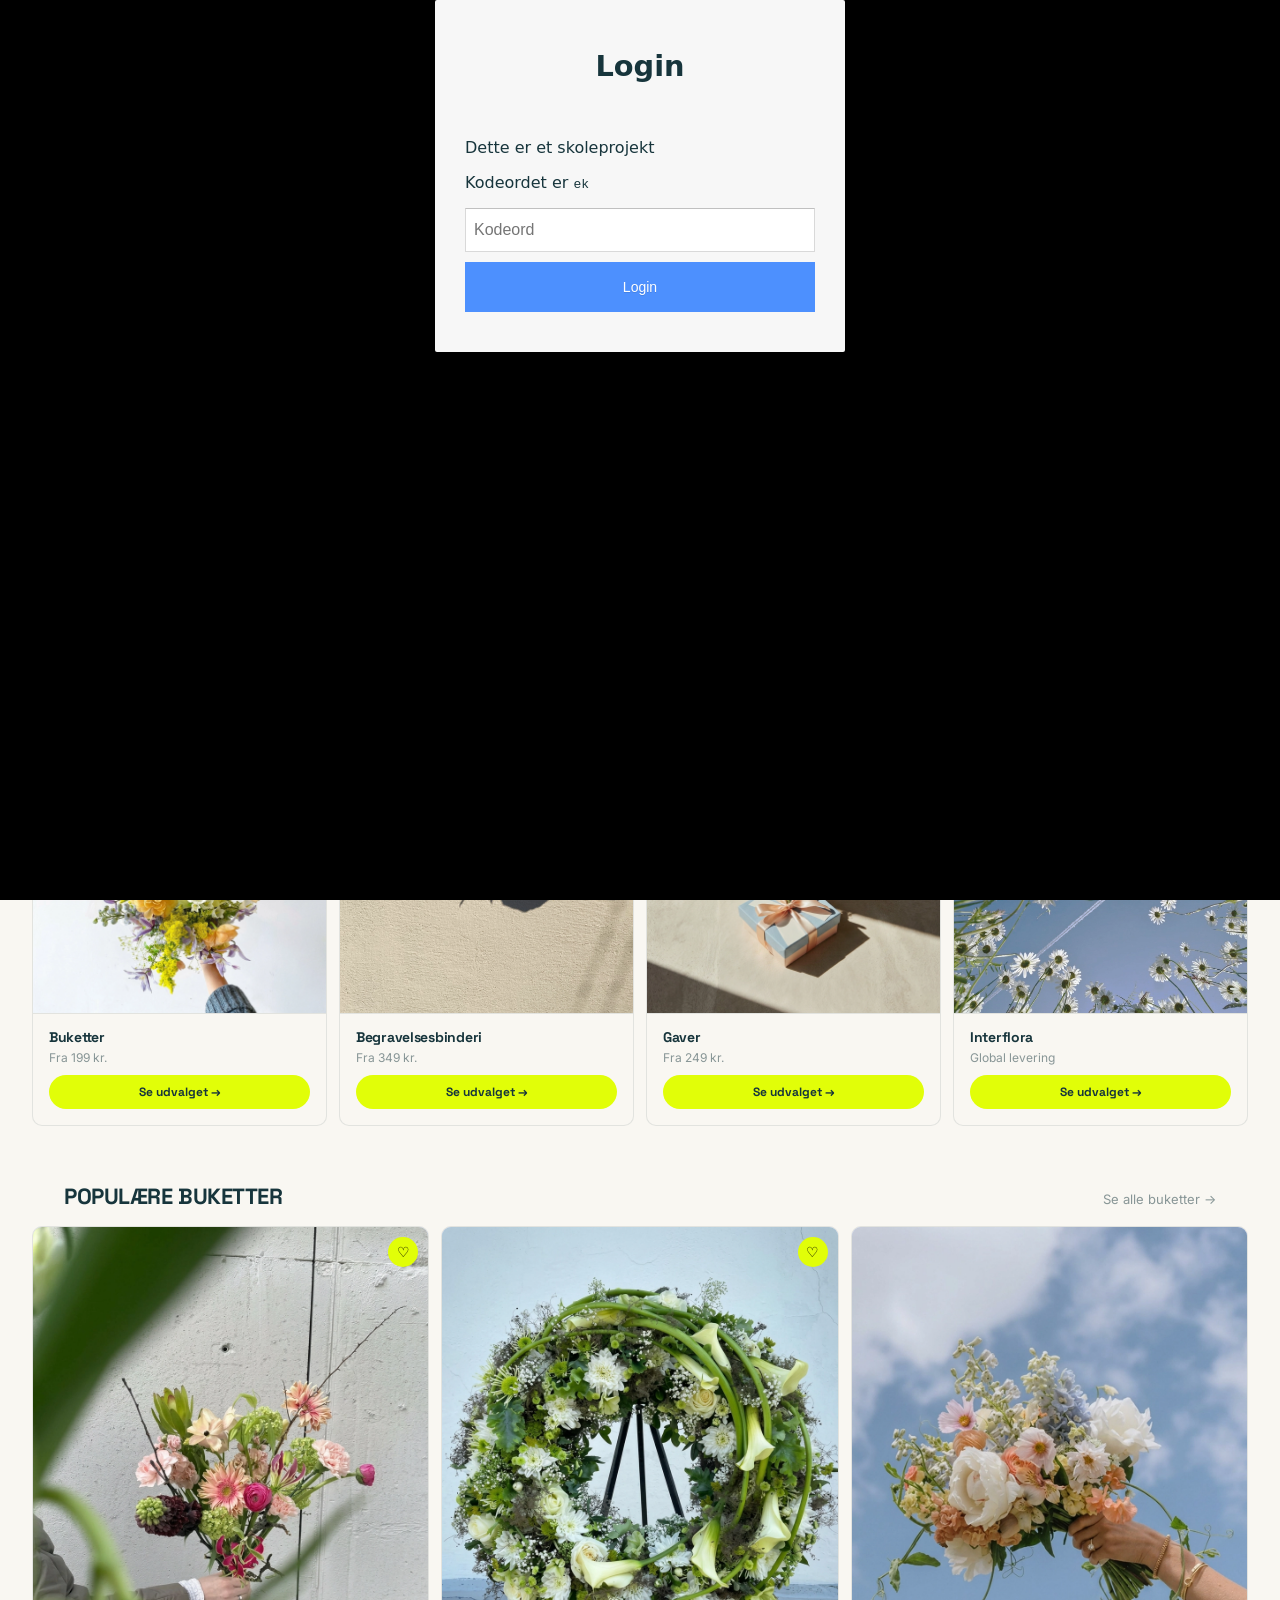
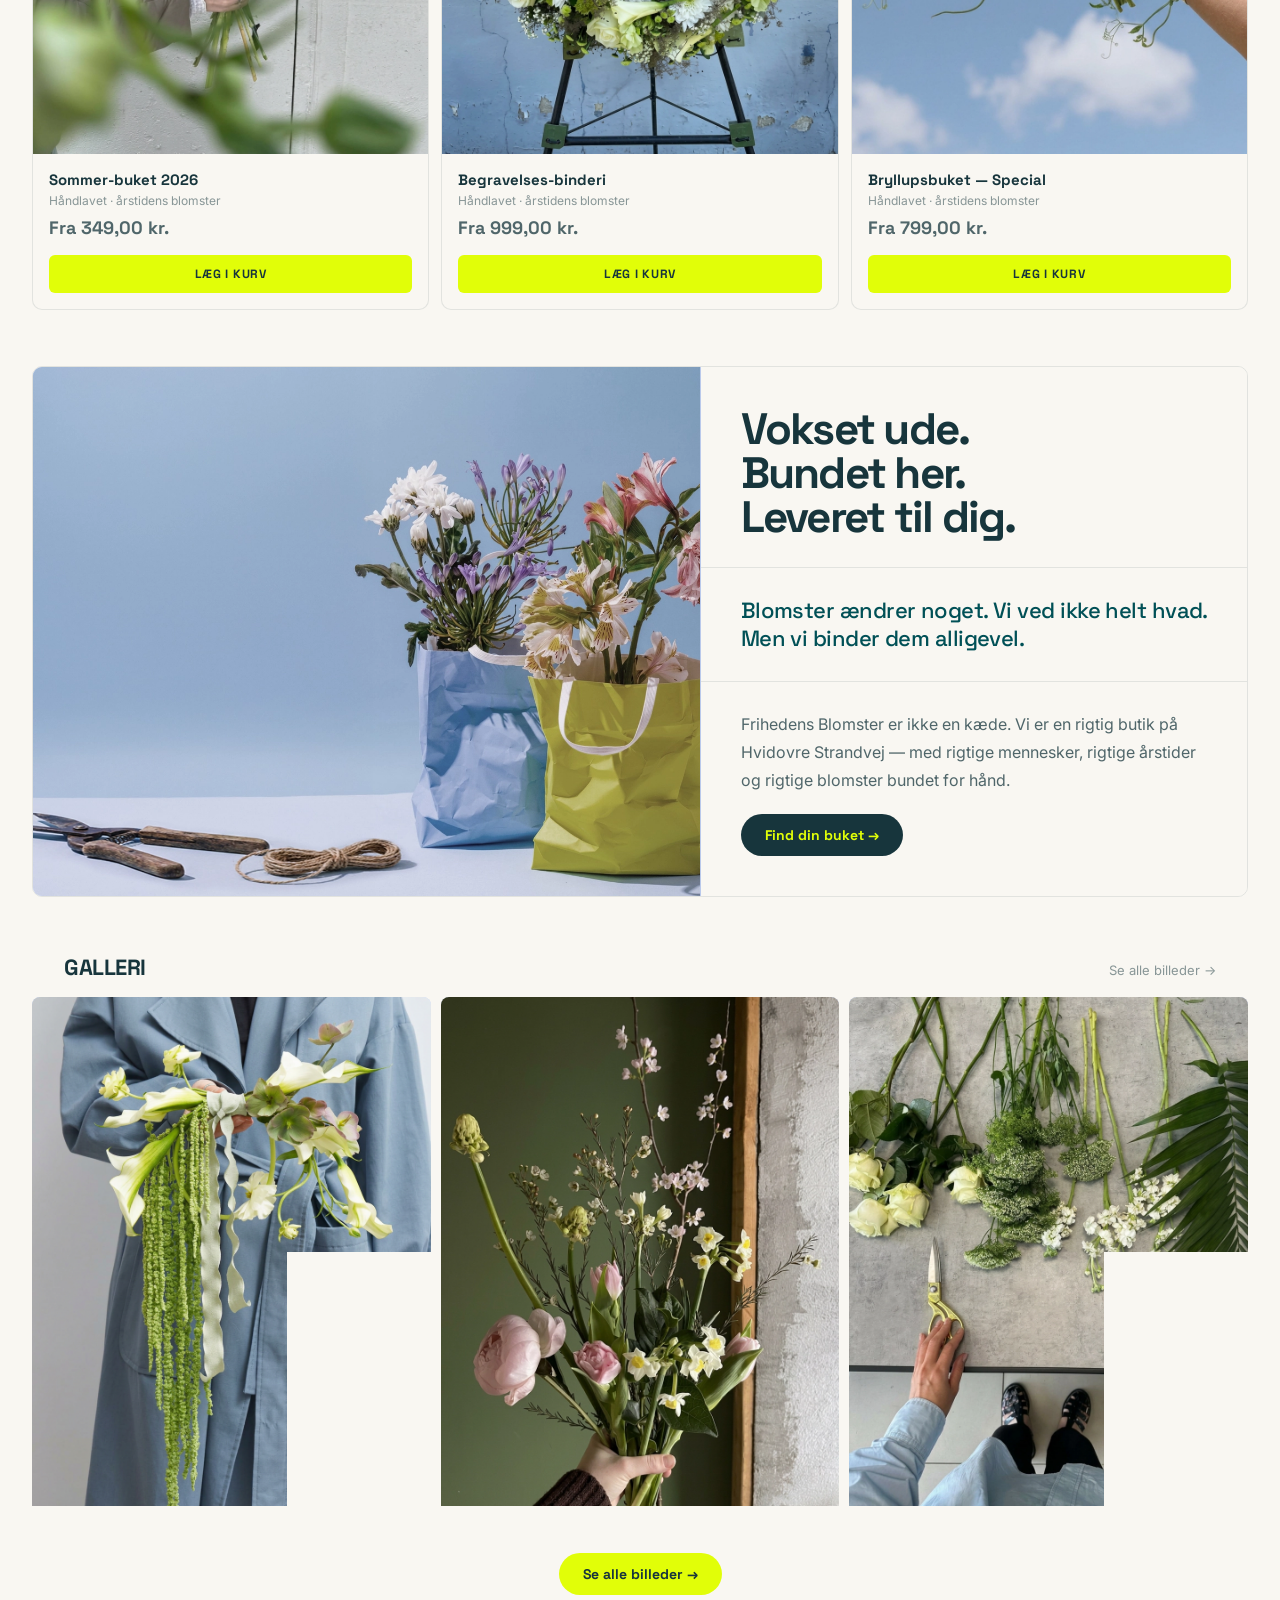
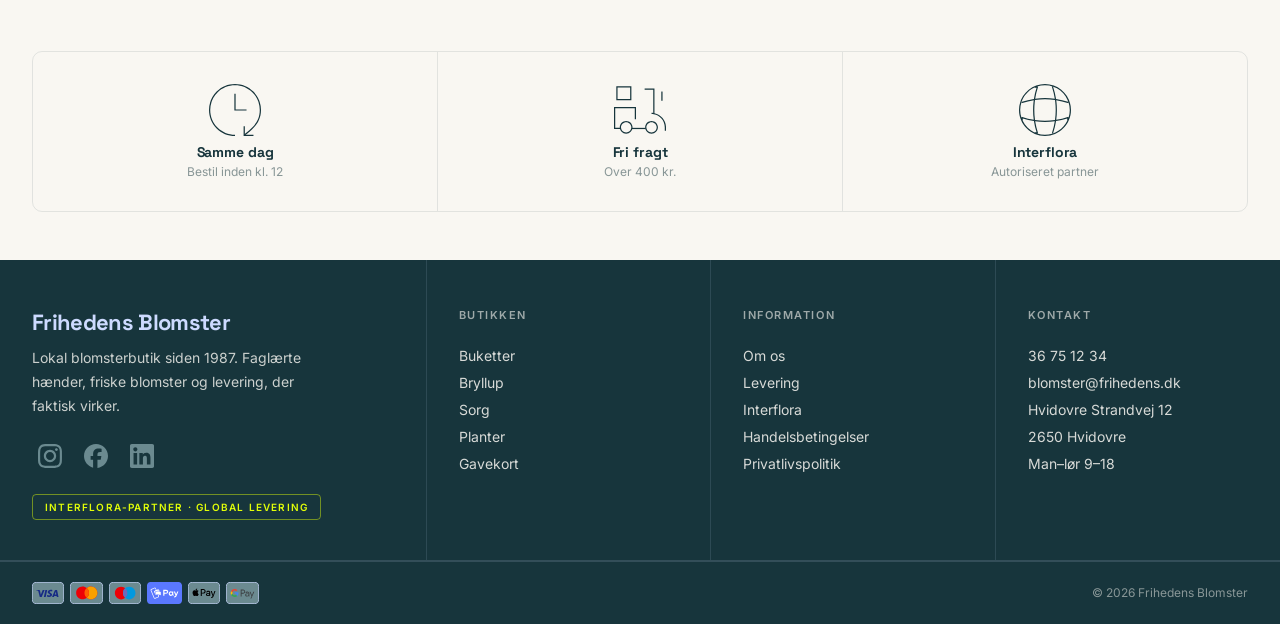
==== commit d1197943: "Merge branch 'forsiden'" ====
--- a/index.html
+++ b/index.html
@@ -14,6 +14,14 @@
     <link rel="stylesheet" href="styles/general.css" />
     <link rel="stylesheet" href="styles/layout.css" />
     <link rel="stylesheet" href="styles/index.css" />
+
+    <!-- Favicons-->
+    <link rel="icon" type="image/png" href="images/favicon (6)/favicon-96x96.png" sizes="96x96" />
+    <link rel="icon" type="image/svg+xml" href="images/favicon (6)/favicon.svg" />
+    <link rel="shortcut icon" href="images/favicon (6)/favicon.ico" />
+    <link rel="apple-touch-icon" sizes="180x180" href="images/favicon (6)/apple-touch-icon.png" />
+    <meta name="apple-mobile-web-app-title" content="MyWebSite" />
+    <link rel="manifest" href="images/favicon (6)/site.webmanifest" />
   </head>
   <body>
     <!-- NAVIGATION -->
@@ -41,7 +49,7 @@
           <div class="nav-row-2-inner">
             <ul class="nav-links">
               <li><a href="index.html" class="active">Forsiden</a></li>
-              <li><a href="vores-udvalg.html">Vores udvalg</a></li>
+              <li><a href="voresudvalg.html">Vores udvalg</a></li>
               <li><a href="galleri.html">Galleri / Inspiration</a></li>
               <li><a href="om-os.html">Om os</a></li>
               <li><a href="kontakt.html">Kontakt</a></li>
@@ -84,6 +92,7 @@
         <img class="hero-image" src="images/img_index/Hero Section.webp" alt="Friske peach roser i vand mod lyseblå baggrund" fetchpriority="high" />
       </div>
 
+      <!-- Dark gradient overlay -->
       <div class="hero-overlay"></div>
 
       <p class="hero-badge">✦ Aktuelle · Sommer 2026</p>
@@ -167,7 +176,7 @@
             <p class="product-name">Sommer-buket 2026</p>
             <p class="product-price">Fra 349,00 kr.</p>
           </div>
-          <a href="#" class="btn-lime">LÆS MERE</a>
+          <a href="#" class="btn-lime">LÆG I KURV</a>
         </div>
         <div class="product-row">
           <div class="product-thumb">
@@ -175,9 +184,9 @@
           </div>
           <div class="product-info">
             <p class="product-name">Begravelses-binderi</p>
-            <p class="product-price">Fra 998,00 kr.</p>
-          </div>
-          <a href="#" class="btn-lime">LÆS MERE</a>
+            <p class="product-price">Fra 999,00 kr.</p>
+          </div>
+          <a href="#" class="btn-lime">LÆG I KURV</a>
         </div>
         <div class="product-row">
           <div class="product-thumb">
@@ -187,7 +196,7 @@
             <p class="product-name">Bryllupsbuket — Special</p>
             <p class="product-price">Fra 799,00 kr.</p>
           </div>
-          <a href="#" class="btn-lime">LÆS MERE</a>
+          <a href="#" class="btn-lime">LÆG I KURV</a>
         </div>
       </div>
 
@@ -381,4 +390,6 @@
 
     <script src="javascript/main.js"></script>
   </body>
+
+  <script src="javascript/login.js"></script>
 </html>
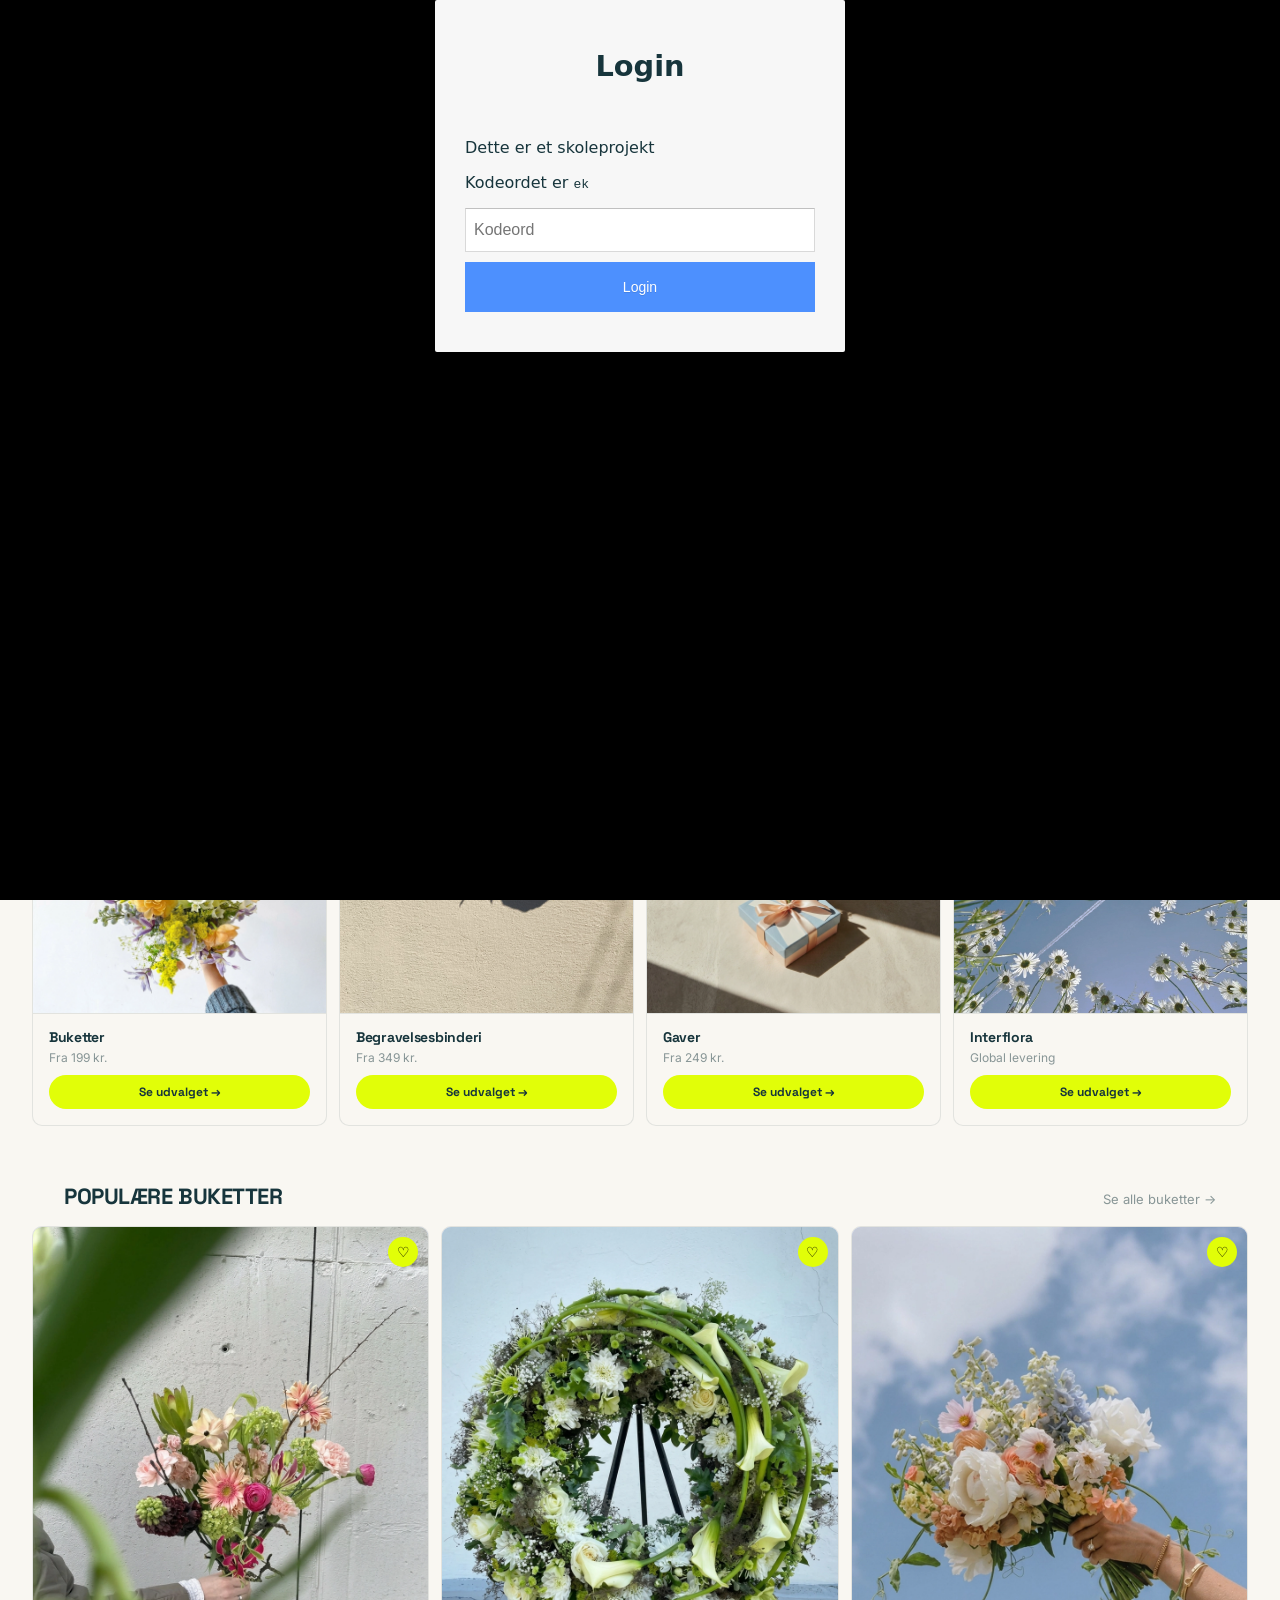
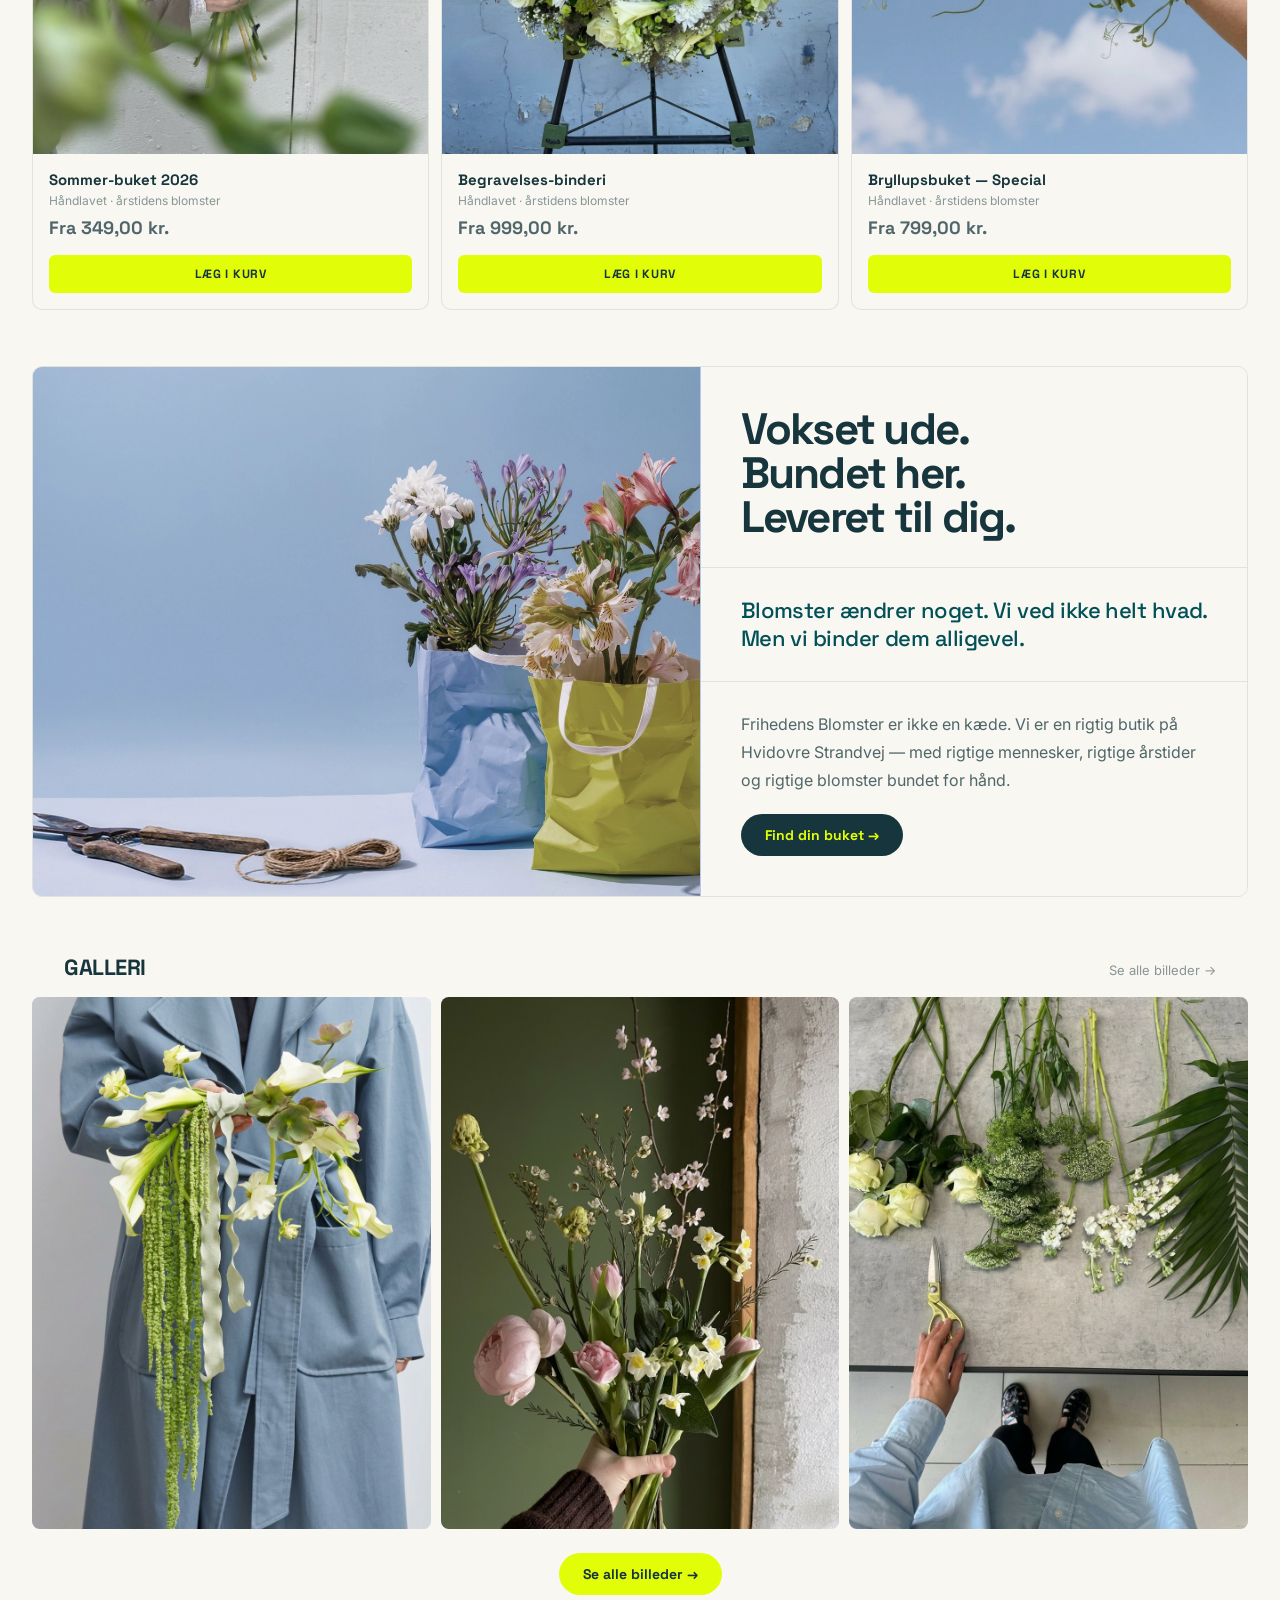
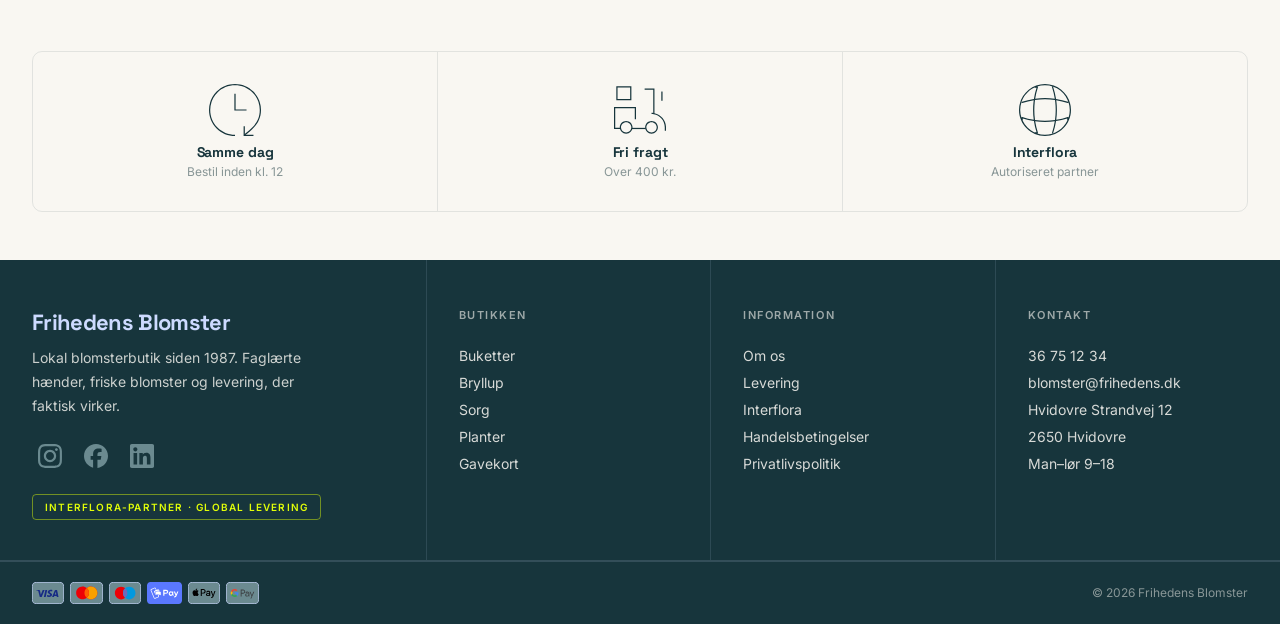
==== commit 2fe0f885: "fikse omos" ====
--- a/index.html
+++ b/index.html
@@ -51,7 +51,7 @@
               <li><a href="index.html" class="active">Forsiden</a></li>
               <li><a href="voresudvalg.html">Vores udvalg</a></li>
               <li><a href="galleri.html">Galleri / Inspiration</a></li>
-              <li><a href="om-os.html">Om os</a></li>
+              <li><a href="omos.html">Om os</a></li>
               <li><a href="kontakt.html">Kontakt</a></li>
             </ul>
             <a href="https://interflora.dk" target="_blank" rel="noopener" class="nav-interflora">Interflora</a>
@@ -104,7 +104,7 @@
           <span class="hero-line hero-line-2">ikke være</span>
           <span class="hero-line hero-line-3">en grund.</span>
         </h1>
-        <a href="voresudvalg.html" class="btn-lime hero-btn">Ja, send blomster →</a>
+        <a href="#kategorier" class="btn-lime hero-btn">Ja, send blomster →</a>
       </div>
     </section>
 
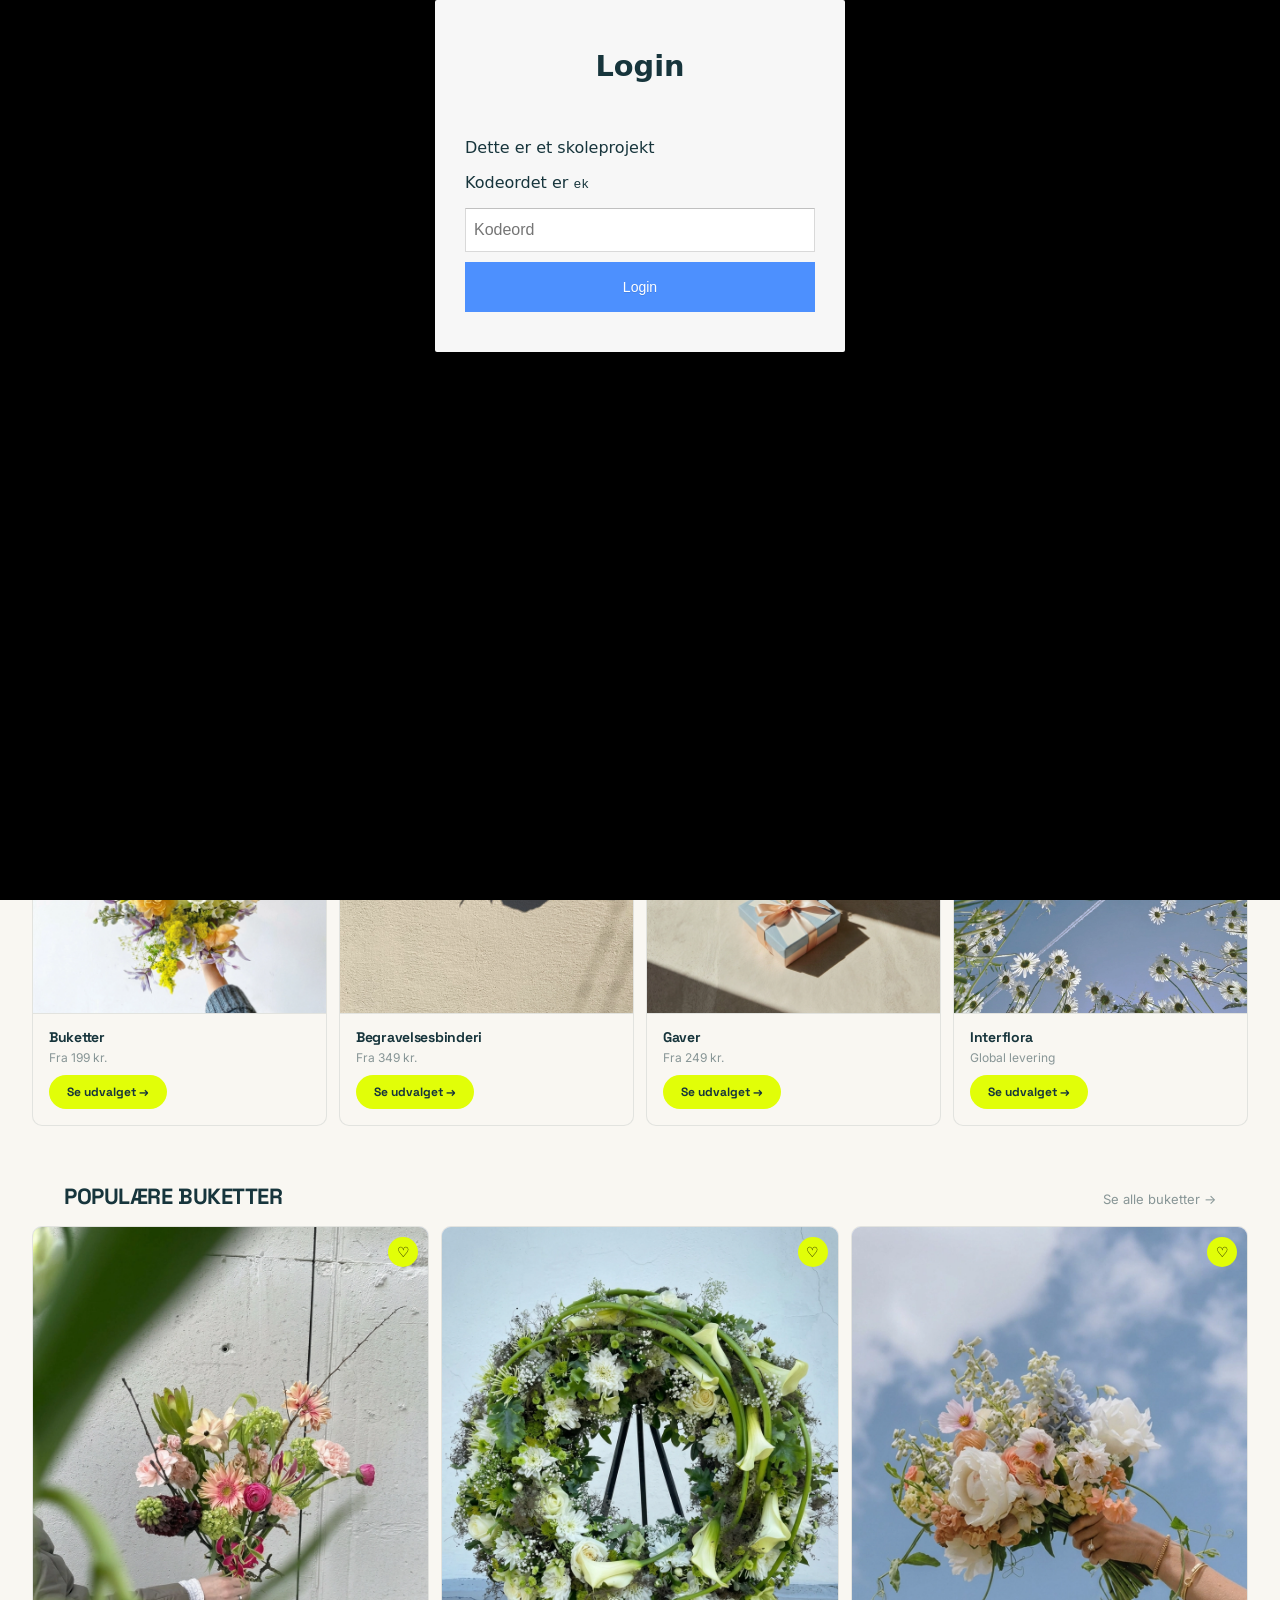
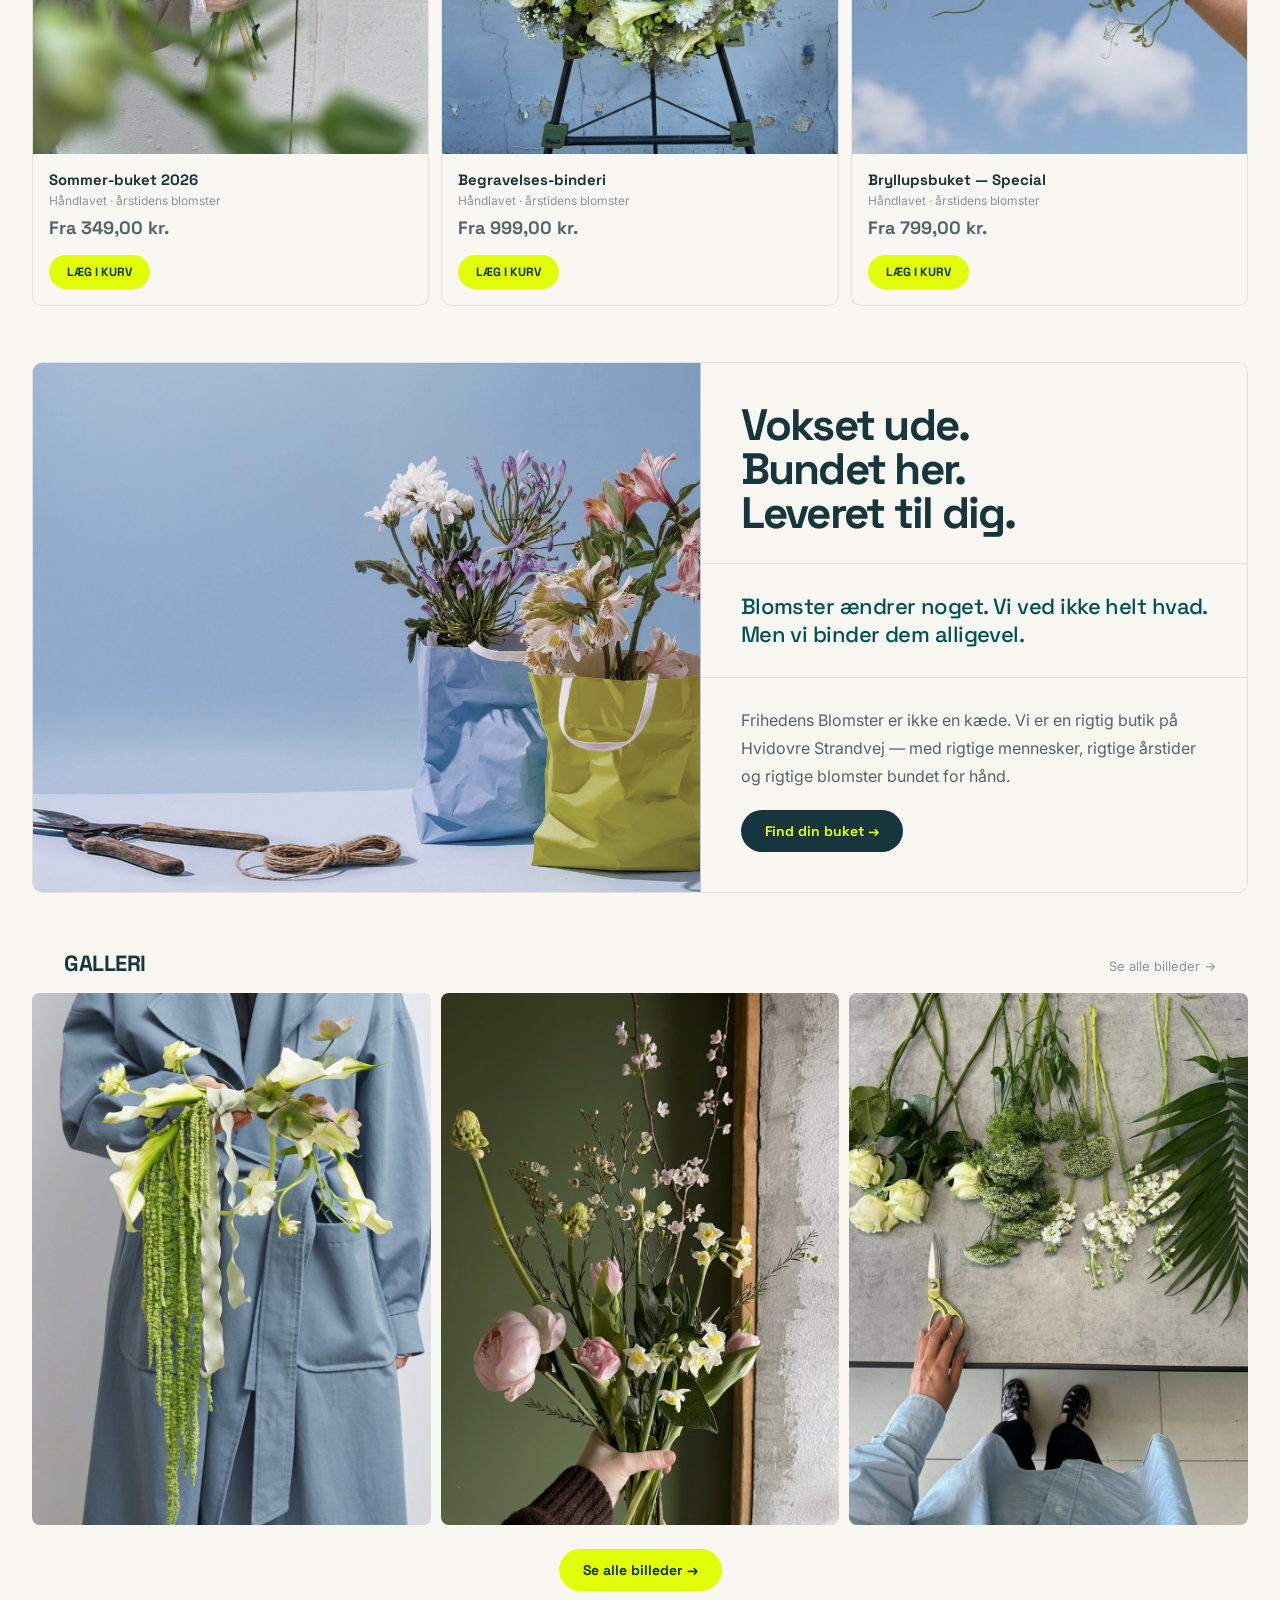
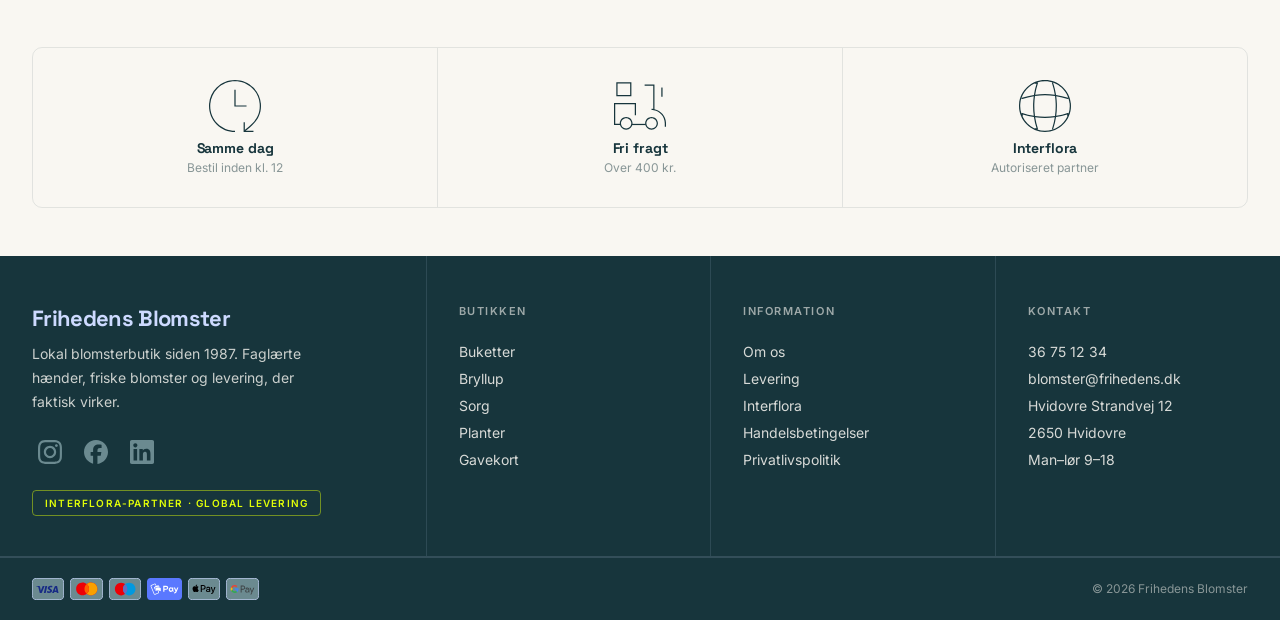
==== commit 7b3b9f27: "links_css_index" ====
--- a/index.html
+++ b/index.html
@@ -41,7 +41,7 @@
             <button class="icon-btn" aria-label="Kurv">
               <img src="images/img_index/kurv.svg" alt="" />
             </button>
-            <a href="kontakt.html" class="btn-lime nav-cta">Bestil nu →</a>
+            <a href="404.html" class="btn-lime nav-cta">Bestil nu →</a>
             <button class="nav-hamburger" aria-label="Åbn menu"><span></span><span></span><span></span></button>
           </div>
         </div>
@@ -50,7 +50,7 @@
             <ul class="nav-links">
               <li><a href="index.html" class="active">Forsiden</a></li>
               <li><a href="voresudvalg.html">Vores udvalg</a></li>
-              <li><a href="galleri.html">Galleri / Inspiration</a></li>
+              <li><a href="404.html">Galleri / Inspiration</a></li>
               <li><a href="omos.html">Om os</a></li>
               <li><a href="kontakt.html">Kontakt</a></li>
             </ul>
@@ -65,9 +65,9 @@
       <button class="mobile-nav-close" aria-label="Luk menu">&times;</button>
       <ul>
         <li><a href="index.html">Forsiden</a></li>
-        <li><a href="vores-udvalg.html">Vores udvalg</a></li>
-        <li><a href="galleri.html">Galleri / Inspiration</a></li>
-        <li><a href="om-os.html">Om os</a></li>
+        <li><a href="voresudvalg.html">Vores udvalg</a></li>
+        <li><a href="404.html">Galleri / Inspiration</a></li>
+        <li><a href="omos.html">Om os</a></li>
         <li><a href="kontakt.html">Kontakt</a></li>
       </ul>
       <a href="kontakt.html" class="btn-lime mobile-nav-cta-btn">Bestil nu →</a>
@@ -104,7 +104,7 @@
           <span class="hero-line hero-line-2">ikke være</span>
           <span class="hero-line hero-line-3">en grund.</span>
         </h1>
-        <a href="#kategorier" class="btn-lime hero-btn">Ja, send blomster →</a>
+        <a href="voresudvalg.html" class="btn-lime hero-btn">Ja, send blomster →</a>
       </div>
     </section>
 
@@ -121,7 +121,7 @@
           <div class="cat-card-body">
             <p class="cat-name">Buketter</p>
             <p class="cat-description">Fra 199 kr.</p>
-            <a href="#" class="cat-btn">Se udvalget →</a>
+            <a href="voresudvalg.html" class="cat-btn">Se udvalget →</a>
           </div>
         </div>
 
@@ -132,7 +132,7 @@
           <div class="cat-card-body">
             <p class="cat-name">Begravelsesbinderi</p>
             <p class="cat-description">Fra 349 kr.</p>
-            <a href="#" class="cat-btn">Se udvalget →</a>
+            <a href="voresudvalg.html" class="cat-btn">Se udvalget →</a>
           </div>
         </div>
 
@@ -143,7 +143,7 @@
           <div class="cat-card-body">
             <p class="cat-name">Gaver</p>
             <p class="cat-description">Fra 249 kr.</p>
-            <a href="#" class="cat-btn">Se udvalget →</a>
+            <a href="voresudvalg.html" class="cat-btn">Se udvalget →</a>
           </div>
         </div>
 
@@ -258,7 +258,7 @@
         </div>
         <div class="illo-cell illo-cell--body">
           <p class="illo-body">Frihedens Blomster er ikke en kæde. Vi er en rigtig butik på Hvidovre Strandvej — med rigtige mennesker, rigtige årstider og rigtige blomster bundet for hånd.</p>
-          <a href="kontakt.html" class="btn-dark">Find din buket →</a>
+          <a href="voresudvalg.html" class="btn-dark">Find din buket →</a>
         </div>
       </div>
     </section>
--- a/styles/index.css
+++ b/styles/index.css
@@ -227,15 +227,15 @@
 }
 
 .cat-btn {
-  display: block;
+  display: inline-block;
+  align-self: flex-start;
   background-color: var(--color-lime);
   color: var(--color-dark);
   font-family: "Space Grotesk", sans-serif;
   font-size: 12px;
   font-weight: 700;
-  padding: 9px 16px;
+  padding: 9px 18px;
   border-radius: 100px;
-  text-align: center;
   transition: opacity 0.2s;
 }
 
@@ -388,17 +388,15 @@
 }
 
 .product-card-btn {
-  display: block;
+  display: inline-block;
+  align-self: flex-start;
   background-color: var(--color-lime);
   color: var(--color-dark);
   font-family: "Space Grotesk", sans-serif;
   font-size: 12px;
   font-weight: 700;
-  letter-spacing: 0.06em;
-  text-transform: uppercase;
-  text-align: center;
-  padding: 11px;
-  border-radius: 6px;
+  padding: 9px 18px;
+  border-radius: 100px;
   margin-top: 12px;
   transition: opacity 0.2s;
 }
